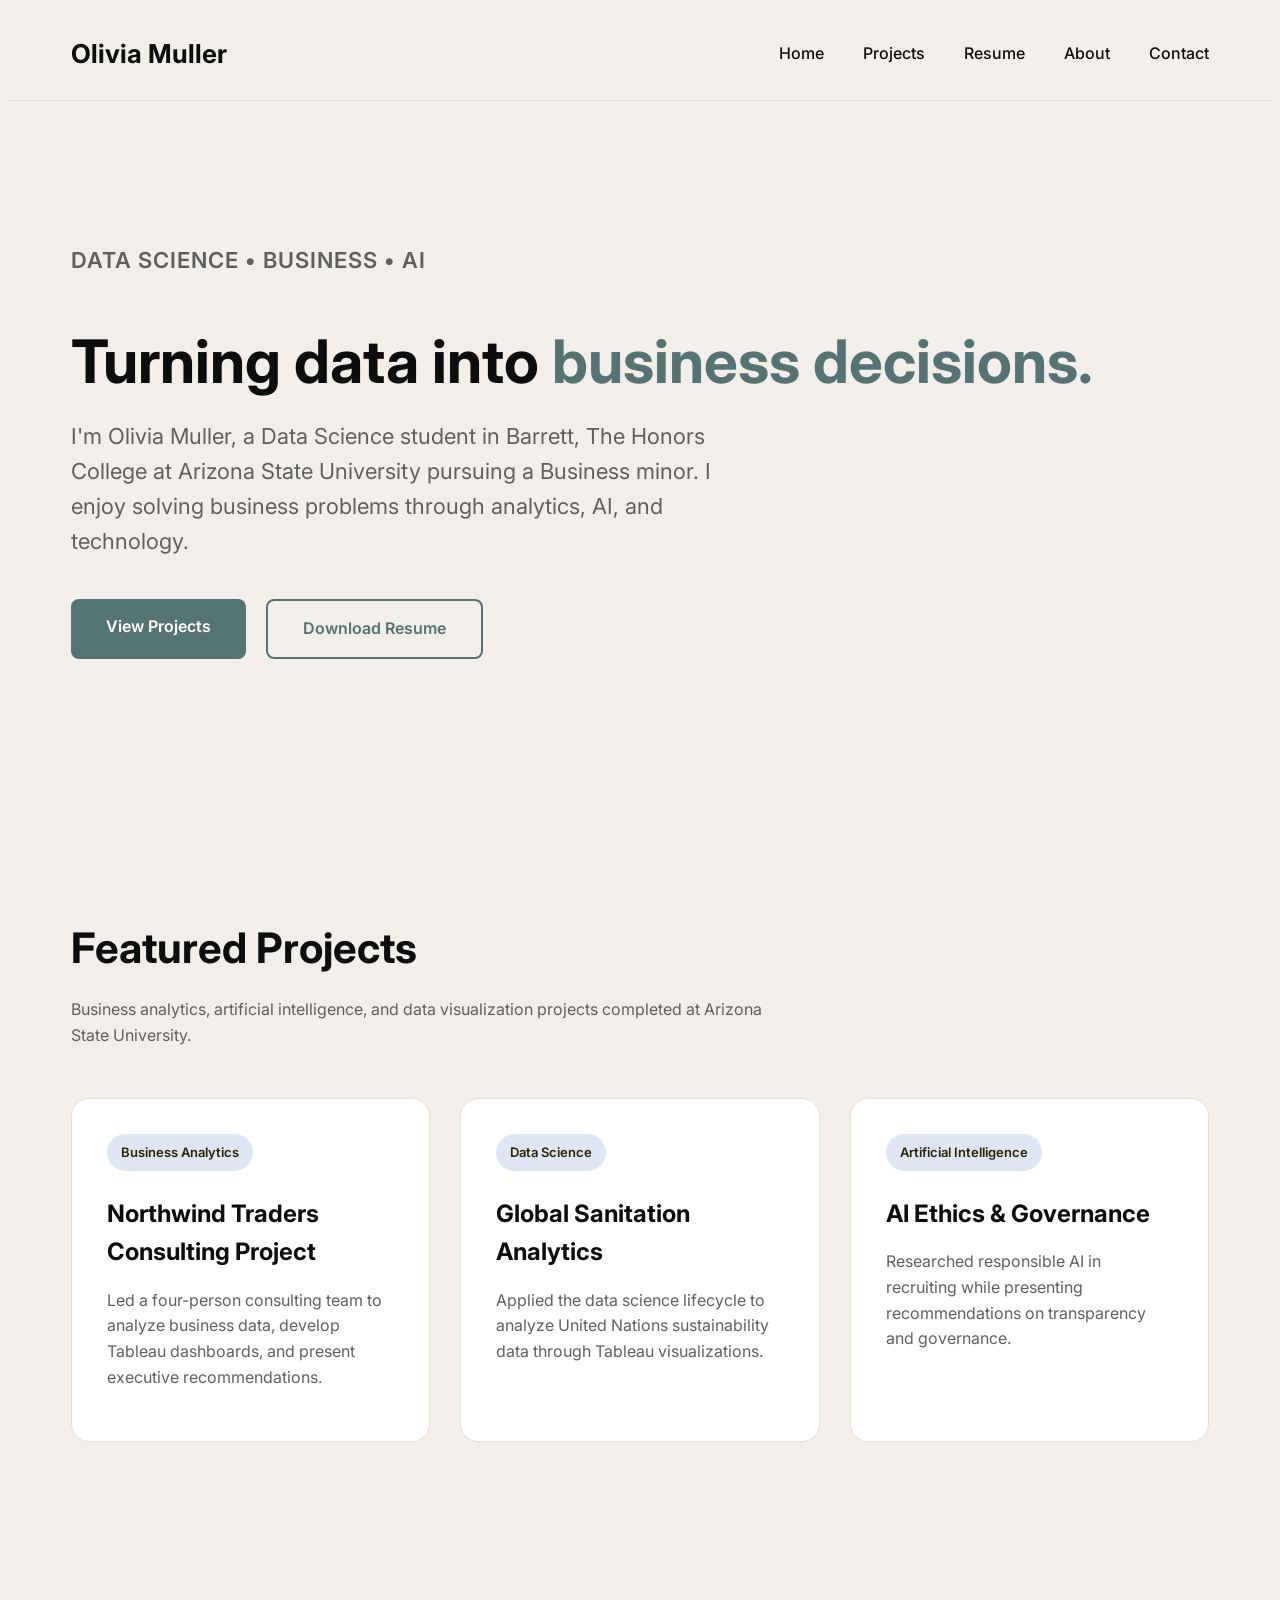
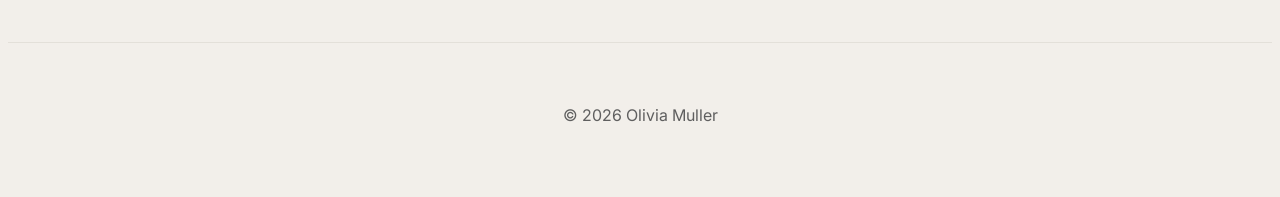
==== index.html @ 31baf855 "Add Global Sanitation Data Analytics case study and link it from home and projects. Co-authored-by: " ====
<!DOCTYPE html>
<html lang="en">

<head>

<meta charset="UTF-8">

<meta name="viewport" content="width=device-width, initial-scale=1.0">

<title>Olivia Muller | Portfolio</title>

<link rel="stylesheet" href="css/styles.css">

<link rel="preconnect" href="https://fonts.googleapis.com">
<link rel="preconnect" href="https://fonts.gstatic.com" crossorigin>

<link href="https://fonts.googleapis.com/css2?family=Inter:wght@300;400;500;600;700&display=swap" rel="stylesheet">

</head>

<body>

<header>
    <div class="container">
        <div class="logo">Olivia Muller</div>

        <nav>
            <a href="index.html">Home</a>
            <a href="projects.html">Projects</a>
            <a href="resume.html">Resume</a>
            <a href="about.html">About</a>
            <a href="contact.html">Contact</a>
        </nav>
    </div>
</header>

<section class="hero">
    <div class="container">

        <p class="eyebrow">
            Data Science • Business • AI
        </p>

        <h1>
            Turning data into
            <span>business decisions.</span>
        </h1>

        <p class="intro">
            I'm Olivia Muller, a Data Science student in Barrett, The Honors College at Arizona State University pursuing a Business minor. I enjoy solving business problems through analytics, AI, and technology.
        </p>

        <div class="buttons">
            <a class="button" href="projects.html">View Projects</a>
            <a class="button secondary" href="resume/Olivia_Muller_Resume_General.pdf" target="_blank">Download Resume</a>
        </div>

    </div>
</section>

<section class="featured-projects">

    <div class="container">

        <h2>Featured Projects</h2>

        <p class="section-subtitle">
            Business analytics, artificial intelligence, and data visualization projects completed at Arizona State University.
        </p>

        <div class="project-grid">

            <a class="featured-card" href="northwind.html">

                <div class="project-top">
                    <span class="project-label">Business Analytics</span>
                </div>

                <h3>Northwind Traders Consulting Project</h3>

                <p>
                    Led a four-person consulting team to analyze business data, develop Tableau dashboards, and present executive recommendations.
                </p>

            </a>

            <a class="featured-card" href="sanitation.html">

                <div class="project-top">
                    <span class="project-label">Data Science</span>
                </div>

                <h3>Global Sanitation Analytics</h3>

                <p>
                    Applied the data science lifecycle to analyze United Nations sustainability data through Tableau visualizations.
                </p>

            </a>

            <a class="featured-card" href="projects.html">

                <div class="project-top">
                    <span class="project-label">Artificial Intelligence</span>
                </div>

                <h3>AI Ethics & Governance</h3>

                <p>
                    Researched responsible AI in recruiting while presenting recommendations on transparency and governance.
                </p>

            </a>

        </div>

    </div>

</section>

<footer>

<div class="container">

© 2026 Olivia Muller

</div>

</footer>

</body>

</html>
---- css/styles.css ----
:root{

    /* Primary Colors */

    --background: #F2EFEA;
    --surface: #FFFFFF;
    --accent-light: #DFE5F3;
    --accent: #557373;
    --accent-dark: #272401;
    --text: #0D0D0D;
    --text-light: #5F5F5F;
    --border: #E3E0D9;

}

body{

font-family:'Inter',sans-serif;

background:var(--background);
color:var(--text);

line-height:1.6;

}

.container{

width:90%;

max-width:1150px;

margin:auto;

}

header{

padding:25px 0;

border-bottom:1px solid var(--border);
background:var(--background);

}

header .container{

display:flex;

justify-content:space-between;

align-items:center;

}

.logo{

font-size:26px;

font-weight:700;

}

nav a{

text-decoration:none;

color:var(--text);

margin-left:35px;

font-weight:500;

transition:.2s;

}

nav a:hover{

color:var(--accent);

}

.hero{

padding:120px 0;

}

.hero h1{

font-size:60px;

line-height:1.1;

margin-bottom:25px;

}

.hero p{

font-size:22px;

max-width:700px;

margin-bottom:40px;

color:var(--text-light);

}

.button{

display:inline-block;

background:var(--accent);
color:white;

padding:15px 35px;

text-decoration:none;

border-radius:8px;

font-weight:600;

}
.button:hover{

    background:var(--accent-dark);

}
.cards{

padding-bottom:100px;

}

.cards .container{

display:grid;

grid-template-columns:repeat(3,1fr);

gap:30px;

}

.card{

padding:35px;

border:1px solid var(--border);
background:var(--surface);

border-radius:12px;
transition: all .25s ease;

}
.card:hover{

    transform:translateY(-6px);

    border-color:var(--accent);

    box-shadow:0 15px 35px rgba(0,0,0,.08);

}

.card h2{

margin-bottom:15px;

}

footer{

padding:60px 0;

text-align:center;

color:var(--text-light);
border-top:1px solid var(--border);
background:var(--background);

margin-top:100px;

}
.eyebrow{
    color:var(--accent);
    font-weight:600;
    letter-spacing:1px;
    text-transform:uppercase;
    margin-bottom:20px;
}

.hero h1 span{

    color:var(--accent);

}

.intro{
    max-width:720px;
}

.buttons{
    display:flex;
    gap:20px;
    margin-top:40px;
}

.secondary{
    background:transparent;
color:var(--accent);
border:2px solid var(--accent);
}

.secondary:hover{
    background:var(--accent);
color:white;
}
.page-header{

    padding:90px 0 40px;

}

.page-header h1{

    font-size:52px;

    margin-bottom:20px;

}

.projects{

    padding-bottom:100px;

}

.project-card{

    background:var(--surface);

    border:1px solid var(--border);

    border-radius:18px;

    padding:35px;

    margin-bottom:35px;

}

.project-class{

    color:var(--accent);

    font-weight:600;

    margin:15px 0;

}

.tags{

    margin:25px 0;

}

.tags span{

    display:inline-block;

    background:var(--accent-light);

    color:var(--text);

    padding:8px 14px;

    margin-right:10px;

    margin-bottom:10px;

    border-radius:999px;

    font-size:14px;

    font-weight:600;

}
.featured-projects{

    padding:100px 0;

}

.featured-projects h2{

    font-size:42px;

    margin-bottom:10px;

}

.section-subtitle{

    color:var(--text-light);

    margin-bottom:50px;

    max-width:700px;

}

.project-grid{

    display:grid;

    grid-template-columns:repeat(auto-fit,minmax(320px,1fr));

    gap:30px;

}

.featured-card{

    background:var(--surface);

    border:1px solid var(--border);

    border-radius:18px;

    padding:35px;

    text-decoration:none;

    color:inherit;

    transition:.25s ease;

}

.featured-card:hover{

    transform:translateY(-8px);

    border-color:var(--accent);

    box-shadow:0 20px 45px rgba(0,0,0,.08);

}

.project-top{

    margin-bottom:20px;

}

.project-label{

    display:inline-block;

    background:var(--accent-light);

    color:var(--accent-dark);

    padding:8px 14px;

    border-radius:999px;

    font-size:13px;

    font-weight:600;

}

.featured-card h3{

    margin-bottom:15px;

    font-size:24px;

}

.featured-card p{

    color:var(--text-light);

}
.resume-buttons{

display:flex;

gap:20px;

flex-wrap:wrap;

margin-bottom:40px;

}

.resume-viewer{

border:1px solid var(--border);

border-radius:18px;

overflow:hidden;

box-shadow:0 15px 35px rgba(0,0,0,.06);

margin-bottom:80px;

}

.about-section{

padding:40px 0 80px;

}

.about-section h2{

font-size:36px;

margin-bottom:20px;

}

.about-section-alt{

padding:80px 0;

background:var(--surface);

border-top:1px solid var(--border);

border-bottom:1px solid var(--border);

}

.about-layout{

display:grid;

grid-template-columns:minmax(0, 2fr) minmax(260px, 1fr);

gap:50px;

align-items:start;

}

.about-main p{

color:var(--text-light);

font-size:18px;

margin-bottom:20px;

max-width:720px;

}

.about-aside{

display:flex;

flex-direction:column;

gap:24px;

}

.about-card{

background:var(--surface);

border:1px solid var(--border);

border-radius:18px;

padding:28px;

}

.about-section-alt .about-card{

background:var(--background);

}

.about-card h3{

margin-bottom:14px;

font-size:18px;

}

.about-card p{

color:var(--text-light);

margin-bottom:8px;

}

.about-card-title{

color:var(--text) !important;

font-weight:600;

}

.about-card a{

color:var(--accent);

text-decoration:none;

font-weight:500;

}

.about-card a:hover{

color:var(--accent-dark);

}

.skills-grid{

display:grid;

grid-template-columns:repeat(auto-fit,minmax(240px,1fr));

gap:30px;

margin-top:10px;

}

.skill-group h3{

font-size:18px;

margin-bottom:10px;

}

.experience-list{

display:flex;

flex-direction:column;

gap:28px;

}

.experience-item{

background:var(--surface);

border:1px solid var(--border);

border-radius:18px;

padding:30px 35px;

}

.experience-item h3{

margin-bottom:12px;

font-size:22px;

}

.experience-item p:last-child{

color:var(--text-light);

}

.contact-intro{

margin-bottom:40px;

}

.contact-grid{

display:grid;

grid-template-columns:repeat(auto-fit,minmax(260px,1fr));

gap:24px;

margin-bottom:20px;

}

.contact-card{

display:block;

text-decoration:none;

color:inherit;

transition:all .25s ease;

}

.contact-card:hover{

transform:translateY(-6px);

border-color:var(--accent);

box-shadow:0 15px 35px rgba(0,0,0,.08);

}

.contact-card h3{

color:var(--accent);

}

@media (max-width: 800px){

.about-layout{

grid-template-columns:1fr;

gap:30px;

}

.hero h1{

font-size:42px;

}

.page-header h1{

font-size:40px;

}

header .container{

flex-direction:column;

align-items:flex-start;

gap:18px;

}

nav a{

margin-left:0;

margin-right:22px;

}

.buttons{

flex-direction:column;

align-items:flex-start;

}

}
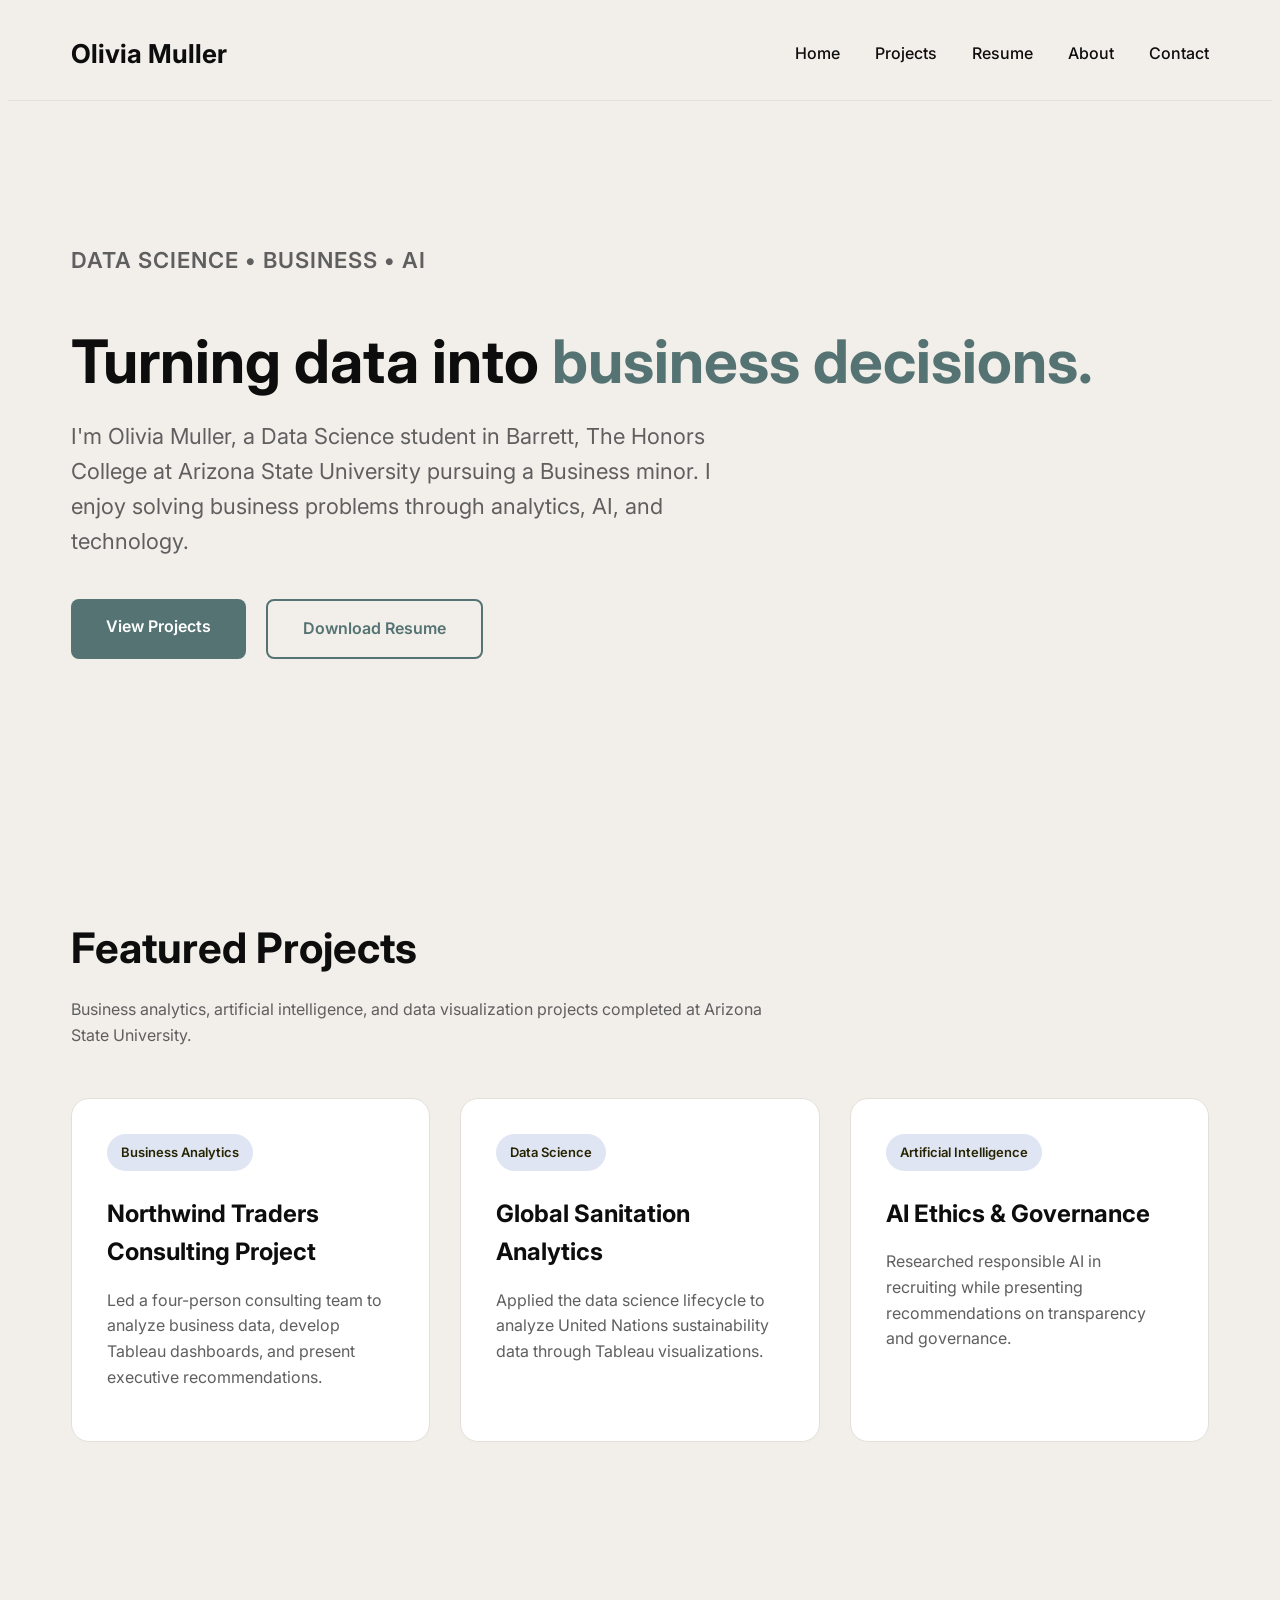
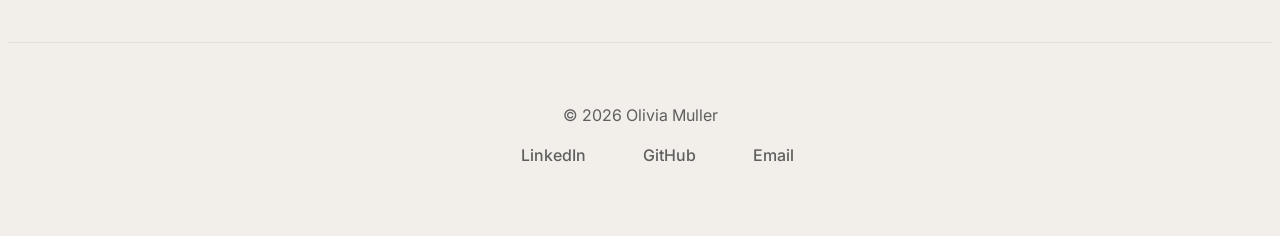
==== commit fc5e1884: "Polish resume links, footer, and production-ready site details. Remove broken resume stubs and place" ====
--- a/index.html
+++ b/index.html
@@ -8,6 +8,10 @@
 <meta name="viewport" content="width=device-width, initial-scale=1.0">
 
 <title>Olivia Muller | Portfolio</title>
+
+<meta name="description" content="Olivia Muller is a Data Science student in Barrett, The Honors College at Arizona State University. Portfolio of analytics, AI, and business technology projects.">
+
+<link rel="icon" href="favicon.svg" type="image/svg+xml">
 
 <link rel="stylesheet" href="css/styles.css">
 
@@ -52,7 +56,7 @@
 
         <div class="buttons">
             <a class="button" href="projects.html">View Projects</a>
-            <a class="button secondary" href="resume/Olivia_Muller_Resume_General.pdf" target="_blank">Download Resume</a>
+            <a class="button secondary" href="resume/Olivia_Muller_Resume_General_Final.pdf" target="_blank">Download Resume</a>
         </div>
 
     </div>
@@ -98,7 +102,7 @@
 
             </a>
 
-            <a class="featured-card" href="projects.html">
+            <a class="featured-card" href="ai-ethics.html">
 
                 <div class="project-top">
                     <span class="project-label">Artificial Intelligence</span>
@@ -122,7 +126,13 @@
 
 <div class="container">
 
-© 2026 Olivia Muller
+<p class="footer-copy">© 2026 Olivia Muller</p>
+
+<nav class="footer-links" aria-label="Social links">
+<a href="https://www.linkedin.com/in/olivia-muller-93a77b318/" target="_blank" rel="noopener">LinkedIn</a>
+<a href="https://github.com/oliviamuller" target="_blank" rel="noopener">GitHub</a>
+<a href="mailto:oliviamuller0912@gmail.com">Email</a>
+</nav>
 
 </div>
 
--- a/css/styles.css
+++ b/css/styles.css
@@ -75,6 +75,18 @@
 
 }
 
+nav{
+
+display:flex;
+
+flex-wrap:wrap;
+
+align-items:center;
+
+row-gap:10px;
+
+}
+
 nav a:hover{
 
 color:var(--accent);
@@ -184,6 +196,42 @@
 background:var(--background);
 
 margin-top:100px;
+
+}
+
+.footer-copy{
+
+margin:0 0 14px;
+
+}
+
+.footer-links{
+
+display:flex;
+
+justify-content:center;
+
+flex-wrap:wrap;
+
+gap:8px 22px;
+
+}
+
+.footer-links a{
+
+color:var(--text-light);
+
+text-decoration:none;
+
+font-weight:500;
+
+transition:.2s;
+
+}
+
+.footer-links a:hover{
+
+color:var(--accent);
 
 }
 .eyebrow{
@@ -668,11 +716,19 @@
 
 }
 
+nav{
+
+width:100%;
+
+gap:10px 18px;
+
+}
+
 nav a{
 
 margin-left:0;
 
-margin-right:22px;
+margin-right:0;
 
 }
 
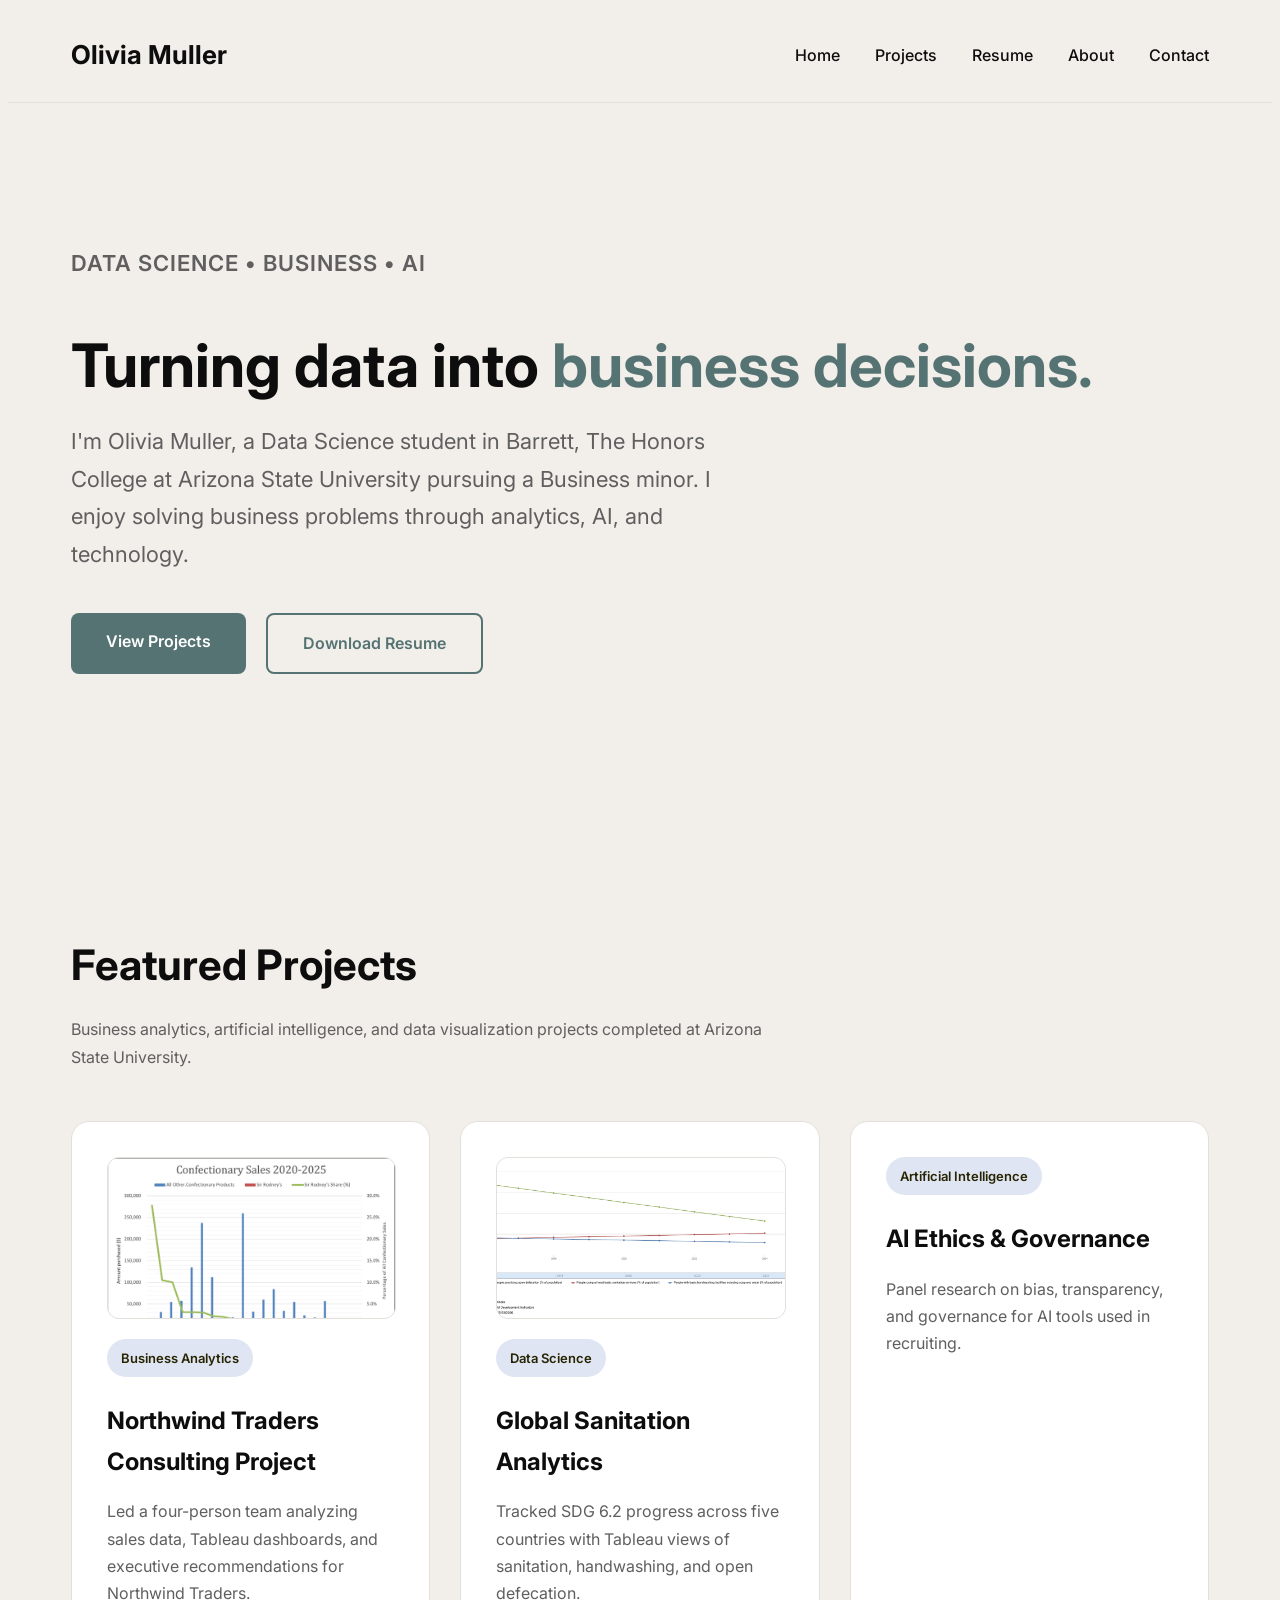
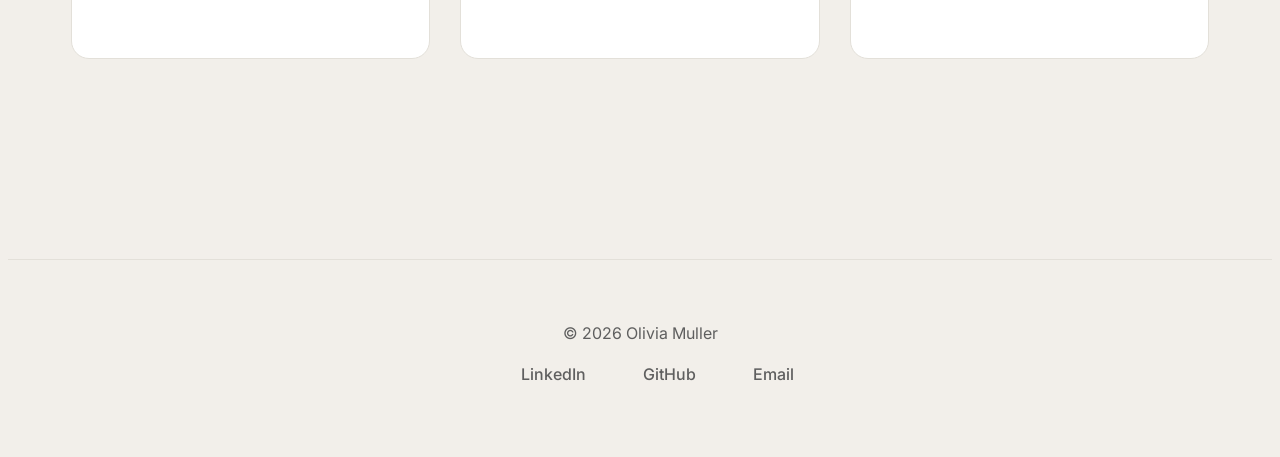
==== commit 0f37e1f4: "Add project charts and tighten case study readability. Extract visuals from Northwind and sanitation" ====
--- a/index.html
+++ b/index.html
@@ -76,6 +76,8 @@
 
             <a class="featured-card" href="northwind.html">
 
+                <img class="featured-thumb" src="images/projects/northwind-confectionary-sales.png" alt="Chart preview: confectionary sales by country for Northwind Traders" width="1400" height="961" loading="lazy">
+
                 <div class="project-top">
                     <span class="project-label">Business Analytics</span>
                 </div>
@@ -83,12 +85,14 @@
                 <h3>Northwind Traders Consulting Project</h3>
 
                 <p>
-                    Led a four-person consulting team to analyze business data, develop Tableau dashboards, and present executive recommendations.
+                    Led a four-person team analyzing sales data, Tableau dashboards, and executive recommendations for Northwind Traders.
                 </p>
 
             </a>
 
             <a class="featured-card" href="sanitation.html">
+
+                <img class="featured-thumb" src="images/projects/sanitation-ethiopia-trends.png" alt="Chart preview: Ethiopia sanitation trends line chart" width="1200" height="576" loading="lazy">
 
                 <div class="project-top">
                     <span class="project-label">Data Science</span>
@@ -97,7 +101,7 @@
                 <h3>Global Sanitation Analytics</h3>
 
                 <p>
-                    Applied the data science lifecycle to analyze United Nations sustainability data through Tableau visualizations.
+                    Tracked SDG 6.2 progress across five countries with Tableau views of sanitation, handwashing, and open defecation.
                 </p>
 
             </a>
@@ -111,7 +115,7 @@
                 <h3>AI Ethics & Governance</h3>
 
                 <p>
-                    Researched responsible AI in recruiting while presenting recommendations on transparency and governance.
+                    Panel research on bias, transparency, and governance for AI tools used in recruiting.
                 </p>
 
             </a>
--- a/css/styles.css
+++ b/css/styles.css
@@ -20,7 +20,7 @@
 background:var(--background);
 color:var(--text);
 
-line-height:1.6;
+line-height:1.7;
 
 }
 
@@ -438,6 +438,177 @@
     color:var(--text-light);
 
 }
+
+.featured-thumb{
+
+    display:block;
+
+    width:100%;
+
+    height:160px;
+
+    object-fit:cover;
+
+    object-position:center top;
+
+    border-radius:12px;
+
+    border:1px solid var(--border);
+
+    margin-bottom:20px;
+
+    background:var(--accent-light);
+
+}
+
+.case-study{
+
+    max-width:820px;
+
+    padding-bottom:40px;
+
+}
+
+.case-study h2{
+
+    font-size:28px;
+
+    margin:48px 0 14px;
+
+    letter-spacing:-0.02em;
+
+}
+
+.case-study h2:first-child{
+
+    margin-top:8px;
+
+}
+
+.case-study > p,
+.case-prose{
+
+    color:var(--text-light);
+
+    font-size:17px;
+
+    max-width:680px;
+
+    margin-bottom:16px;
+
+}
+
+.case-study ul{
+
+    color:var(--text-light);
+
+    font-size:17px;
+
+    padding-left:1.15em;
+
+    margin:8px 0 8px;
+
+    max-width:680px;
+
+}
+
+.case-study li{
+
+    margin-bottom:8px;
+
+}
+
+.case-study li::marker{
+
+    color:var(--accent);
+
+}
+
+.figure{
+
+    margin:28px 0 36px;
+
+}
+
+.figure img{
+
+    display:block;
+
+    width:100%;
+
+    max-width:100%;
+
+    height:auto;
+
+    border-radius:14px;
+
+    border:1px solid var(--border);
+
+    background:var(--surface);
+
+    box-shadow:0 8px 24px rgba(0,0,0,.04);
+
+}
+
+.figure figcaption{
+
+    margin-top:12px;
+
+    font-size:14px;
+
+    line-height:1.5;
+
+    color:var(--text-light);
+
+    max-width:640px;
+
+}
+
+.figure-grid{
+
+    display:grid;
+
+    grid-template-columns:1fr;
+
+    gap:28px;
+
+    margin:28px 0 36px;
+
+}
+
+@media (min-width:720px){
+
+.figure-grid{
+
+    grid-template-columns:1fr 1fr;
+
+}
+
+}
+
+.figure-grid .figure{
+
+    margin:0;
+
+}
+
+.section-label{
+
+    display:block;
+
+    color:var(--accent);
+
+    font-size:13px;
+
+    font-weight:600;
+
+    letter-spacing:0.08em;
+
+    text-transform:uppercase;
+
+    margin-bottom:8px;
+
+}
 .resume-buttons{
 
 display:flex;
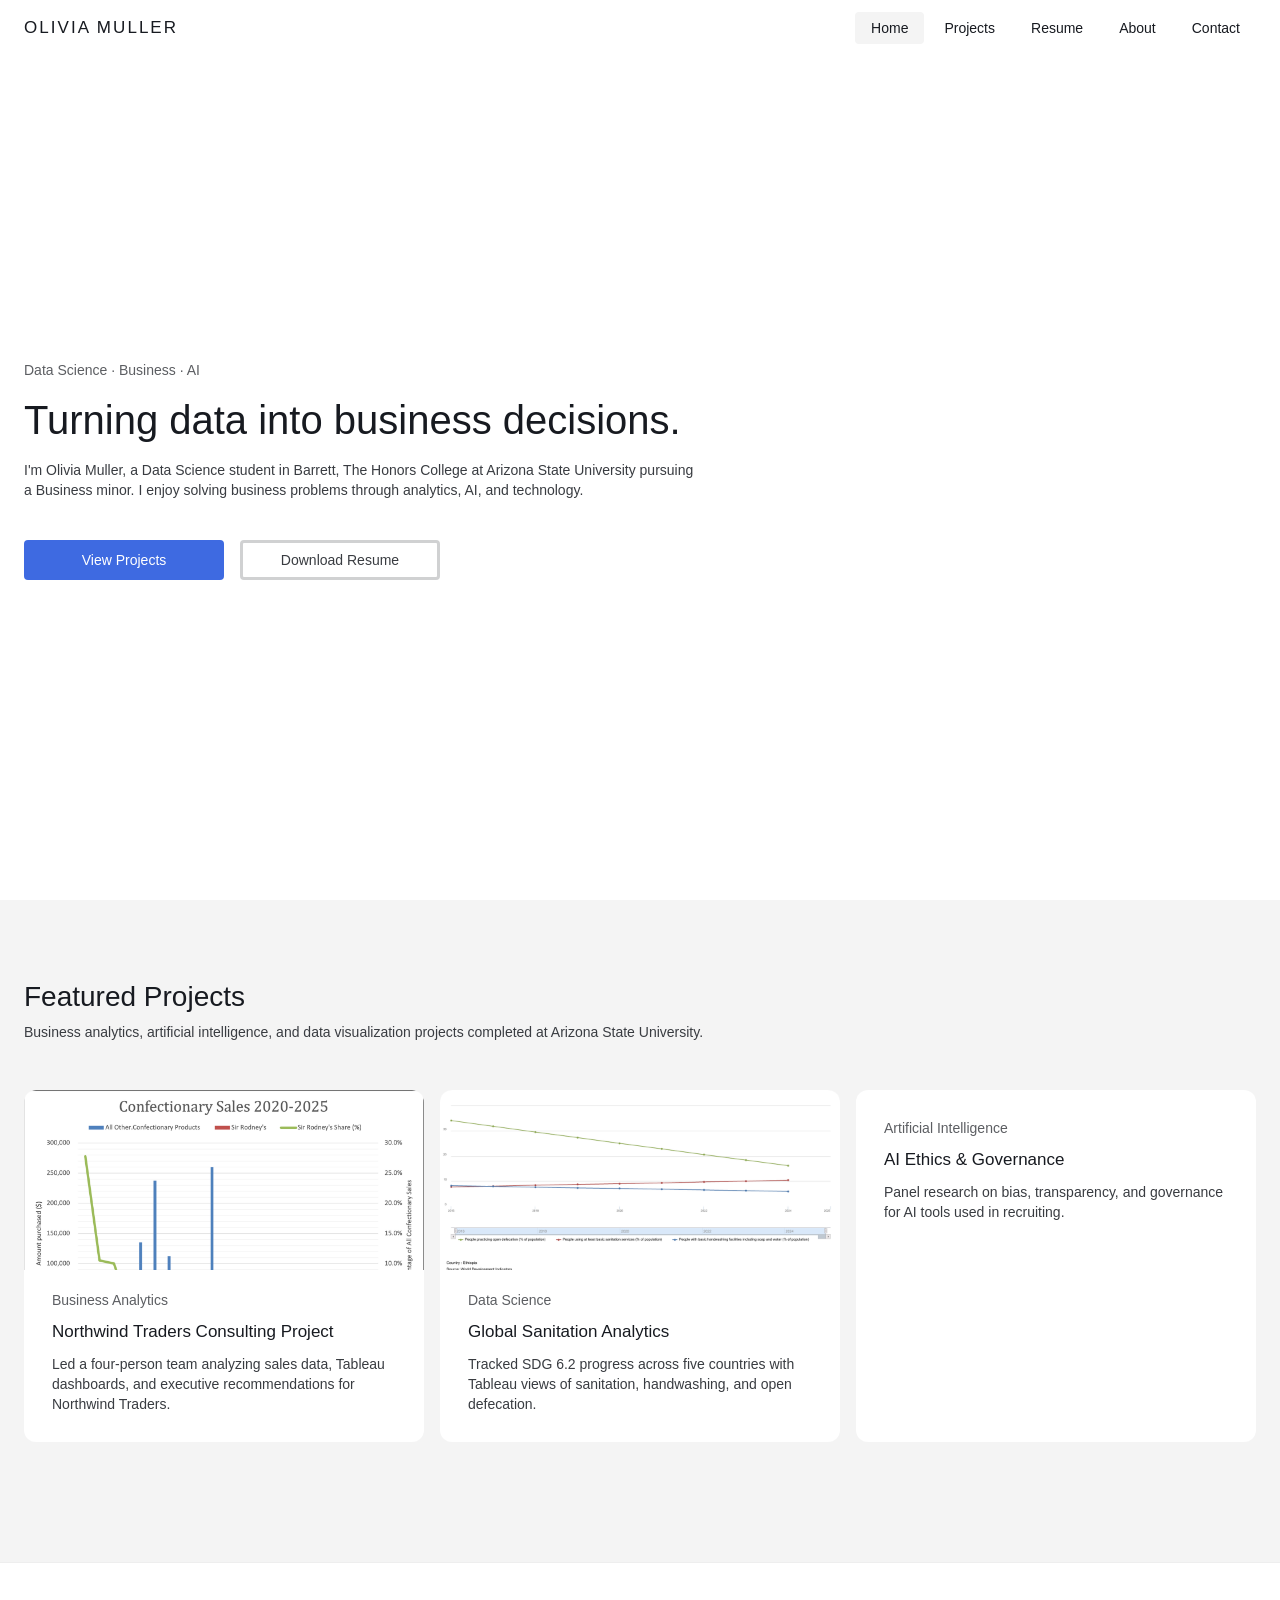
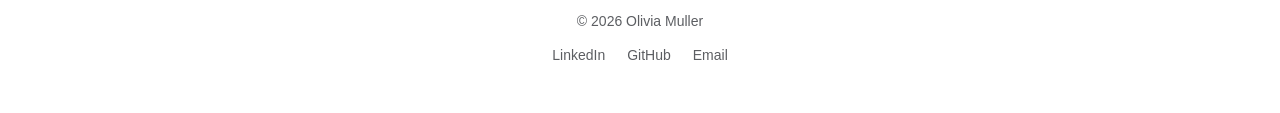
==== commit ae84e56b: "Apply Tesla-inspired design system across the portfolio. Replace cream/Inter styling with Electric B" ====
--- a/index.html
+++ b/index.html
@@ -15,21 +15,18 @@
 
 <link rel="stylesheet" href="css/styles.css">
 
-<link rel="preconnect" href="https://fonts.googleapis.com">
-<link rel="preconnect" href="https://fonts.gstatic.com" crossorigin>
-
-<link href="https://fonts.googleapis.com/css2?family=Inter:wght@300;400;500;600;700&display=swap" rel="stylesheet">
-
 </head>
 
 <body>
 
-<header>
+<header class="site-header">
     <div class="container">
-        <div class="logo">Olivia Muller</div>
+        <a class="logo" href="index.html">Olivia Muller</a>
 
-        <nav>
-            <a href="index.html">Home</a>
+        <button class="nav-toggle" type="button" aria-expanded="false" aria-controls="site-nav">Menu</button>
+
+        <nav class="site-nav" id="site-nav">
+            <a href="index.html" aria-current="page">Home</a>
             <a href="projects.html">Projects</a>
             <a href="resume.html">Resume</a>
             <a href="about.html">About</a>
@@ -42,7 +39,7 @@
     <div class="container">
 
         <p class="eyebrow">
-            Data Science • Business • AI
+            Data Science · Business · AI
         </p>
 
         <h1>
@@ -106,7 +103,7 @@
 
             </a>
 
-            <a class="featured-card" href="ai-ethics.html">
+            <a class="featured-card featured-card--text" href="ai-ethics.html">
 
                 <div class="project-top">
                     <span class="project-label">Artificial Intelligence</span>
@@ -142,6 +139,8 @@
 
 </footer>
 
+<script src="js/script.js"></script>
+
 </body>
 
 </html>
--- a/css/styles.css
+++ b/css/styles.css
@@ -1,914 +1,841 @@
-:root{
-
-    /* Primary Colors */
-
-    --background: #F2EFEA;
-    --surface: #FFFFFF;
-    --accent-light: #DFE5F3;
-    --accent: #557373;
-    --accent-dark: #272401;
-    --text: #0D0D0D;
-    --text-light: #5F5F5F;
-    --border: #E3E0D9;
-
-}
-
-body{
-
-font-family:'Inter',sans-serif;
-
-background:var(--background);
-color:var(--text);
-
-line-height:1.7;
-
-}
-
-.container{
-
-width:90%;
-
-max-width:1150px;
-
-margin:auto;
-
-}
-
-header{
-
-padding:25px 0;
-
-border-bottom:1px solid var(--border);
-background:var(--background);
-
-}
-
-header .container{
-
-display:flex;
-
-justify-content:space-between;
-
-align-items:center;
-
-}
-
-.logo{
-
-font-size:26px;
-
-font-weight:700;
-
-}
-
-nav a{
-
-text-decoration:none;
-
-color:var(--text);
-
-margin-left:35px;
-
-font-weight:500;
-
-transition:.2s;
-
-}
-
-nav{
-
-display:flex;
-
-flex-wrap:wrap;
-
-align-items:center;
-
-row-gap:10px;
-
-}
-
-nav a:hover{
-
-color:var(--accent);
-
-}
-
-.hero{
-
-padding:120px 0;
-
-}
-
-.hero h1{
-
-font-size:60px;
-
-line-height:1.1;
-
-margin-bottom:25px;
-
-}
-
-.hero p{
-
-font-size:22px;
-
-max-width:700px;
-
-margin-bottom:40px;
-
-color:var(--text-light);
-
-}
-
-.button{
-
-display:inline-block;
-
-background:var(--accent);
-color:white;
-
-padding:15px 35px;
-
-text-decoration:none;
-
-border-radius:8px;
-
-font-weight:600;
-
-}
-.button:hover{
-
-    background:var(--accent-dark);
-
-}
-.cards{
-
-padding-bottom:100px;
-
-}
-
-.cards .container{
-
-display:grid;
-
-grid-template-columns:repeat(3,1fr);
-
-gap:30px;
-
-}
-
-.card{
-
-padding:35px;
-
-border:1px solid var(--border);
-background:var(--surface);
-
-border-radius:12px;
-transition: all .25s ease;
-
-}
-.card:hover{
-
-    transform:translateY(-6px);
-
-    border-color:var(--accent);
-
-    box-shadow:0 15px 35px rgba(0,0,0,.08);
-
-}
-
-.card h2{
-
-margin-bottom:15px;
-
-}
-
-footer{
-
-padding:60px 0;
-
-text-align:center;
-
-color:var(--text-light);
-border-top:1px solid var(--border);
-background:var(--background);
-
-margin-top:100px;
-
-}
-
-.footer-copy{
-
-margin:0 0 14px;
-
-}
-
-.footer-links{
-
-display:flex;
-
-justify-content:center;
-
-flex-wrap:wrap;
-
-gap:8px 22px;
-
-}
-
-.footer-links a{
-
-color:var(--text-light);
-
-text-decoration:none;
-
-font-weight:500;
-
-transition:.2s;
-
-}
-
-.footer-links a:hover{
-
-color:var(--accent);
-
-}
-.eyebrow{
-    color:var(--accent);
-    font-weight:600;
-    letter-spacing:1px;
-    text-transform:uppercase;
-    margin-bottom:20px;
-}
-
-.hero h1 span{
-
-    color:var(--accent);
-
-}
-
-.intro{
-    max-width:720px;
-}
-
-.buttons{
-    display:flex;
-    gap:20px;
-    margin-top:40px;
-}
-
-.secondary{
-    background:transparent;
-color:var(--accent);
-border:2px solid var(--accent);
-}
-
-.secondary:hover{
-    background:var(--accent);
-color:white;
-}
-.page-header{
-
-    padding:90px 0 40px;
-
-}
-
-.page-header h1{
-
-    font-size:52px;
-
-    margin-bottom:20px;
-
-}
-
-.projects{
-
-    padding-bottom:100px;
-
-}
-
-.project-card{
-
-    background:var(--surface);
-
-    border:1px solid var(--border);
-
-    border-radius:18px;
-
-    padding:35px;
-
-    margin-bottom:35px;
-
-}
-
-.project-class{
-
-    color:var(--accent);
-
-    font-weight:600;
-
-    margin:15px 0;
-
-}
-
-.tags{
-
-    margin:25px 0;
-
-}
-
-.tags span{
-
-    display:inline-block;
-
-    background:var(--accent-light);
-
-    color:var(--text);
-
-    padding:8px 14px;
-
-    margin-right:10px;
-
-    margin-bottom:10px;
-
-    border-radius:999px;
-
-    font-size:14px;
-
-    font-weight:600;
-
-}
-.featured-projects{
-
-    padding:100px 0;
-
-}
-
-.featured-projects h2{
-
-    font-size:42px;
-
-    margin-bottom:10px;
-
-}
-
-.section-subtitle{
-
-    color:var(--text-light);
-
-    margin-bottom:50px;
-
-    max-width:700px;
-
-}
-
-.project-grid{
-
-    display:grid;
-
-    grid-template-columns:repeat(auto-fit,minmax(320px,1fr));
-
-    gap:30px;
-
-}
-
-.featured-card{
-
-    background:var(--surface);
-
-    border:1px solid var(--border);
-
-    border-radius:18px;
-
-    padding:35px;
-
-    text-decoration:none;
-
-    color:inherit;
-
-    transition:.25s ease;
-
-}
-
-.featured-card:hover{
-
-    transform:translateY(-8px);
-
-    border-color:var(--accent);
-
-    box-shadow:0 20px 45px rgba(0,0,0,.08);
-
-}
-
-.project-top{
-
-    margin-bottom:20px;
-
-}
-
-.project-label{
-
-    display:inline-block;
-
-    background:var(--accent-light);
-
-    color:var(--accent-dark);
-
-    padding:8px 14px;
-
-    border-radius:999px;
-
-    font-size:13px;
-
-    font-weight:600;
-
-}
-
-.featured-card h3{
-
-    margin-bottom:15px;
-
-    font-size:24px;
-
-}
-
-.featured-card p{
-
-    color:var(--text-light);
-
-}
-
-.featured-thumb{
-
-    display:block;
-
-    width:100%;
-
-    height:160px;
-
-    object-fit:cover;
-
-    object-position:center top;
-
-    border-radius:12px;
-
-    border:1px solid var(--border);
-
-    margin-bottom:20px;
-
-    background:var(--accent-light);
-
-}
-
-.case-study{
-
-    max-width:820px;
-
-    padding-bottom:40px;
-
-}
-
-.case-study h2{
-
-    font-size:28px;
-
-    margin:48px 0 14px;
-
-    letter-spacing:-0.02em;
-
-}
-
-.case-study h2:first-child{
-
-    margin-top:8px;
-
+/* Tesla-inspired design system — portfolio adaptation */
+
+:root {
+  --electric-blue: #3E6AE1;
+  --electric-blue-hover: #3457c4;
+  --pure-white: #FFFFFF;
+  --light-ash: #F4F4F4;
+  --carbon-dark: #171A20;
+  --graphite: #393C41;
+  --pewter: #5C5E62;
+  --silver-fog: #8E8E8E;
+  --cloud-gray: #EEEEEE;
+  --pale-silver: #D0D1D2;
+  --frosted: rgba(255, 255, 255, 0.75);
+  --overlay: rgba(128, 128, 128, 0.65);
+
+  --font-display: "Universal Sans Display", -apple-system, BlinkMacSystemFont, "Segoe UI", Arial, sans-serif;
+  --font-text: "Universal Sans Text", -apple-system, BlinkMacSystemFont, "Segoe UI", Arial, sans-serif;
+
+  --ease: cubic-bezier(0.5, 0, 0, 0.75);
+  --duration: 0.33s;
+  --space: 8px;
+  --max-width: 1383px;
+}
+
+*,
+*::before,
+*::after {
+  box-sizing: border-box;
+}
+
+html {
+  scroll-behavior: smooth;
+}
+
+body {
+  margin: 0;
+  font-family: var(--font-text);
+  font-size: 14px;
+  font-weight: 400;
+  line-height: 20px;
+  color: var(--graphite);
+  background: var(--pure-white);
+  -webkit-font-smoothing: antialiased;
+}
+
+img {
+  max-width: 100%;
+  height: auto;
+  display: block;
+}
+
+a {
+  color: var(--pewter);
+  transition: color var(--duration), box-shadow var(--duration) var(--ease);
+}
+
+a:hover {
+  color: var(--carbon-dark);
+}
+
+.container {
+  width: min(100% - 48px, var(--max-width));
+  margin-inline: auto;
+}
+
+/* ——— Header / Nav ——— */
+
+.site-header {
+  position: sticky;
+  top: 0;
+  z-index: 100;
+  background: transparent;
+  transition: background-color var(--duration), backdrop-filter var(--duration);
+}
+
+.site-header.is-scrolled {
+  background: var(--frosted);
+  backdrop-filter: saturate(180%) blur(16px);
+  -webkit-backdrop-filter: saturate(180%) blur(16px);
+}
+
+.site-header .container {
+  display: flex;
+  justify-content: space-between;
+  align-items: center;
+  min-height: 56px;
+  padding: 8px 0;
+  gap: 16px;
+}
+
+.logo {
+  font-family: var(--font-text);
+  font-size: 17px;
+  font-weight: 500;
+  line-height: 20px;
+  color: var(--carbon-dark);
+  text-decoration: none;
+  letter-spacing: 0.12em;
+  text-transform: uppercase;
+  white-space: nowrap;
+}
+
+.logo:hover {
+  color: var(--carbon-dark);
+}
+
+.nav-toggle {
+  display: none;
+  appearance: none;
+  background: transparent;
+  border: 3px solid transparent;
+  border-radius: 4px;
+  padding: 4px 8px;
+  min-height: 32px;
+  cursor: pointer;
+  color: var(--carbon-dark);
+  font-family: var(--font-text);
+  font-size: 14px;
+  font-weight: 500;
+  transition: color var(--duration), background-color var(--duration);
+}
+
+.nav-toggle:hover {
+  background: var(--light-ash);
+}
+
+.site-nav {
+  display: flex;
+  flex-wrap: wrap;
+  align-items: center;
+  gap: 4px;
+}
+
+.site-nav a {
+  display: inline-flex;
+  align-items: center;
+  justify-content: center;
+  min-height: 32px;
+  padding: 4px 16px;
+  border-radius: 4px;
+  text-decoration: none;
+  color: var(--carbon-dark);
+  font-size: 14px;
+  font-weight: 500;
+  line-height: 16.8px;
+  background: transparent;
+  transition: color var(--duration), background-color var(--duration);
+}
+
+.site-nav a:hover,
+.site-nav a[aria-current="page"] {
+  background: var(--light-ash);
+  color: var(--carbon-dark);
+}
+
+/* ——— Typography ——— */
+
+h1, h2, h3, h4 {
+  font-family: var(--font-text);
+  font-weight: 500;
+  color: var(--carbon-dark);
+  letter-spacing: normal;
+  margin: 0 0 16px;
+}
+
+.hero h1,
+.page-header h1 {
+  font-family: var(--font-display);
+  font-size: 40px;
+  font-weight: 500;
+  line-height: 48px;
+}
+
+.hero h1 span {
+  color: var(--carbon-dark);
+}
+
+.featured-projects h2,
+.about-section h2 {
+  font-size: 28px;
+  line-height: 34px;
+  margin-bottom: 8px;
+}
+
+.eyebrow {
+  margin: 0 0 16px;
+  font-size: 14px;
+  font-weight: 500;
+  line-height: 20px;
+  color: var(--pewter);
+}
+
+.section-label {
+  display: block;
+  margin: 0 0 8px;
+  font-size: 14px;
+  font-weight: 500;
+  line-height: 20px;
+  color: var(--pewter);
+}
+
+.section-subtitle,
+.page-header p,
+.intro {
+  color: var(--graphite);
+  font-size: 14px;
+  font-weight: 400;
+  line-height: 20px;
+  max-width: 680px;
+  margin: 0 0 40px;
+}
+
+/* ——— Buttons ——— */
+
+.button {
+  display: inline-flex;
+  align-items: center;
+  justify-content: center;
+  min-height: 40px;
+  min-width: 160px;
+  width: 200px;
+  max-width: 100%;
+  padding: 4px 16px;
+  border: 3px solid transparent;
+  border-radius: 4px;
+  background: var(--electric-blue);
+  color: var(--pure-white);
+  font-family: var(--font-text);
+  font-size: 14px;
+  font-weight: 500;
+  line-height: 16.8px;
+  text-decoration: none;
+  text-align: center;
+  cursor: pointer;
+  box-shadow: rgba(0, 0, 0, 0) 0 0 0 2px inset;
+  transition:
+    border-color var(--duration),
+    background-color var(--duration),
+    color var(--duration),
+    box-shadow 0.25s;
+}
+
+.button:hover {
+  background: var(--electric-blue-hover);
+  color: var(--pure-white);
+}
+
+.button:focus-visible {
+  outline: none;
+  box-shadow: rgba(0, 0, 0, 0.2) 0 0 0 2px inset;
+}
+
+.button.secondary {
+  background: var(--pure-white);
+  color: var(--graphite);
+  border-color: var(--pale-silver);
+  box-shadow: none;
+}
+
+.button.secondary:hover {
+  background: var(--light-ash);
+  color: var(--carbon-dark);
+  border-color: var(--pale-silver);
+}
+
+.buttons {
+  display: flex;
+  flex-wrap: wrap;
+  gap: 16px;
+  margin-top: 40px;
+}
+
+.text-link {
+  color: var(--pewter);
+  font-size: 14px;
+  font-weight: 400;
+  line-height: 20px;
+  text-decoration: none;
+  transition: box-shadow var(--duration) var(--ease), color var(--duration);
+}
+
+.text-link:hover {
+  color: var(--carbon-dark);
+  text-decoration: underline;
+}
+
+/* ——— Hero ——— */
+
+.hero {
+  min-height: calc(100vh - 56px);
+  display: flex;
+  align-items: center;
+  padding: 80px 0 96px;
+  background: var(--pure-white);
+}
+
+.hero .container {
+  animation: hero-rise 0.7s var(--ease) both;
+}
+
+@keyframes hero-rise {
+  from {
+    opacity: 0;
+    transform: translateY(12px);
+  }
+  to {
+    opacity: 1;
+    transform: translateY(0);
+  }
+}
+
+@media (prefers-reduced-motion: reduce) {
+  .hero .container {
+    animation: none;
+  }
+
+  html {
+    scroll-behavior: auto;
+  }
+}
+
+/* ——— Page header ——— */
+
+.page-header {
+  padding: 72px 0 40px;
+  background: var(--pure-white);
+}
+
+.page-header h1 {
+  margin-bottom: 16px;
+}
+
+/* ——— Featured / project cards ——— */
+
+.featured-projects {
+  padding: 80px 0 120px;
+  background: var(--light-ash);
+}
+
+.featured-projects .section-subtitle {
+  margin-bottom: 48px;
+}
+
+.project-grid {
+  display: grid;
+  grid-template-columns: repeat(3, 1fr);
+  gap: 16px;
+}
+
+.featured-card {
+  display: block;
+  text-decoration: none;
+  color: inherit;
+  background: var(--pure-white);
+  border-radius: 12px;
+  overflow: hidden;
+  padding: 0 0 28px;
+  transition: background-color var(--duration);
+}
+
+.featured-card--text .project-top {
+  padding-top: 28px;
+}
+
+.featured-card:hover {
+  background: var(--pure-white);
+  color: inherit;
+}
+
+.featured-thumb {
+  width: 100%;
+  height: 180px;
+  object-fit: cover;
+  object-position: center top;
+  border-radius: 12px 12px 0 0;
+  background: var(--cloud-gray);
+  margin-bottom: 20px;
+}
+
+.project-card .featured-thumb {
+  border-radius: 12px;
+  margin-bottom: 24px;
+  height: 200px;
+}
+
+.project-top {
+  padding: 0 28px;
+  margin-bottom: 12px;
+}
+
+.featured-card h3,
+.project-card h2 {
+  padding: 0 28px;
+  font-size: 17px;
+  font-weight: 500;
+  line-height: 20px;
+  margin-bottom: 12px;
+}
+
+.featured-card p,
+.project-card > p {
+  padding: 0 28px;
+  color: var(--graphite);
+  margin: 0;
+}
+
+.project-label,
+.project-class {
+  display: inline-block;
+  margin: 0;
+  padding: 0;
+  font-size: 14px;
+  font-weight: 500;
+  line-height: 20px;
+  color: var(--pewter);
+  background: none;
+  border-radius: 0;
+}
+
+.project-class {
+  margin: 8px 0 16px;
+  padding: 0 28px;
+}
+
+.project-card .project-class {
+  padding: 0;
+}
+
+/* ——— Projects list ——— */
+
+.projects {
+  padding-bottom: 100px;
+}
+
+.project-card {
+  background: var(--pure-white);
+  padding: 40px 0;
+  margin-bottom: 0;
+  border-bottom: 1px solid var(--cloud-gray);
+}
+
+.project-card:last-child {
+  border-bottom: none;
+}
+
+.project-card h2 {
+  padding: 0;
+  font-size: 22px;
+  line-height: 28px;
+  margin-bottom: 8px;
+}
+
+.project-card .button {
+  margin-top: 24px;
+}
+
+/* ——— Tags ——— */
+
+.tags {
+  margin: 24px 0;
+  display: flex;
+  flex-wrap: wrap;
+  gap: 8px;
+}
+
+.tags span {
+  display: inline-block;
+  background: var(--light-ash);
+  color: var(--graphite);
+  padding: 8px 12px;
+  border-radius: 4px;
+  font-size: 14px;
+  font-weight: 400;
+  line-height: 16.8px;
+}
+
+/* ——— Case study ——— */
+
+.case-study {
+  max-width: 820px;
+  padding-bottom: 80px;
+}
+
+.case-study h2 {
+  font-size: 22px;
+  line-height: 28px;
+  margin: 48px 0 14px;
+}
+
+.case-study h2:first-child {
+  margin-top: 8px;
 }
 
 .case-study > p,
-.case-prose{
-
-    color:var(--text-light);
-
-    font-size:17px;
-
-    max-width:680px;
-
-    margin-bottom:16px;
-
-}
-
-.case-study ul{
-
-    color:var(--text-light);
-
-    font-size:17px;
-
-    padding-left:1.15em;
-
-    margin:8px 0 8px;
-
-    max-width:680px;
-
-}
-
-.case-study li{
-
-    margin-bottom:8px;
-
-}
-
-.case-study li::marker{
-
-    color:var(--accent);
-
-}
-
-.figure{
-
-    margin:28px 0 36px;
-
-}
-
-.figure img{
-
-    display:block;
-
-    width:100%;
-
-    max-width:100%;
-
-    height:auto;
-
-    border-radius:14px;
-
-    border:1px solid var(--border);
-
-    background:var(--surface);
-
-    box-shadow:0 8px 24px rgba(0,0,0,.04);
-
-}
-
-.figure figcaption{
-
-    margin-top:12px;
-
-    font-size:14px;
-
-    line-height:1.5;
-
-    color:var(--text-light);
-
-    max-width:640px;
-
-}
-
-.figure-grid{
-
-    display:grid;
-
-    grid-template-columns:1fr;
-
-    gap:28px;
-
-    margin:28px 0 36px;
-
-}
-
-@media (min-width:720px){
-
-.figure-grid{
-
-    grid-template-columns:1fr 1fr;
-
-}
-
-}
-
-.figure-grid .figure{
-
-    margin:0;
-
-}
-
-.section-label{
-
-    display:block;
-
-    color:var(--accent);
-
-    font-size:13px;
-
-    font-weight:600;
-
-    letter-spacing:0.08em;
-
-    text-transform:uppercase;
-
-    margin-bottom:8px;
-
-}
-.resume-buttons{
-
-display:flex;
-
-gap:20px;
-
-flex-wrap:wrap;
-
-margin-bottom:40px;
-
-}
-
-.resume-viewer{
-
-border:1px solid var(--border);
-
-border-radius:18px;
-
-overflow:hidden;
-
-box-shadow:0 15px 35px rgba(0,0,0,.06);
-
-margin-bottom:80px;
-
-}
-
-.about-section{
-
-padding:40px 0 80px;
-
-}
-
-.about-section h2{
-
-font-size:36px;
-
-margin-bottom:20px;
-
-}
-
-.about-section-alt{
-
-padding:80px 0;
-
-background:var(--surface);
-
-border-top:1px solid var(--border);
-
-border-bottom:1px solid var(--border);
-
-}
-
-.about-layout{
-
-display:grid;
-
-grid-template-columns:minmax(0, 2fr) minmax(260px, 1fr);
-
-gap:50px;
-
-align-items:start;
-
-}
-
-.about-main p{
-
-color:var(--text-light);
-
-font-size:18px;
-
-margin-bottom:20px;
-
-max-width:720px;
-
-}
-
-.about-aside{
-
-display:flex;
-
-flex-direction:column;
-
-gap:24px;
-
-}
-
-.about-card{
-
-background:var(--surface);
-
-border:1px solid var(--border);
-
-border-radius:18px;
-
-padding:28px;
-
-}
-
-.about-section-alt .about-card{
-
-background:var(--background);
-
-}
-
-.about-card h3{
-
-margin-bottom:14px;
-
-font-size:18px;
-
-}
-
-.about-card p{
-
-color:var(--text-light);
-
-margin-bottom:8px;
-
-}
-
-.about-card-title{
-
-color:var(--text) !important;
-
-font-weight:600;
-
-}
-
-.about-card a{
-
-color:var(--accent);
-
-text-decoration:none;
-
-font-weight:500;
-
-}
-
-.about-card a:hover{
-
-color:var(--accent-dark);
-
-}
-
-.skills-grid{
-
-display:grid;
-
-grid-template-columns:repeat(auto-fit,minmax(240px,1fr));
-
-gap:30px;
-
-margin-top:10px;
-
-}
-
-.skill-group h3{
-
-font-size:18px;
-
-margin-bottom:10px;
-
-}
-
-.experience-list{
-
-display:flex;
-
-flex-direction:column;
-
-gap:28px;
-
-}
-
-.experience-item{
-
-background:var(--surface);
-
-border:1px solid var(--border);
-
-border-radius:18px;
-
-padding:30px 35px;
-
-}
-
-.experience-item h3{
-
-margin-bottom:12px;
-
-font-size:22px;
-
-}
-
-.experience-item p:last-child{
-
-color:var(--text-light);
-
-}
-
-.contact-intro{
-
-margin-bottom:40px;
-
-}
-
-.contact-grid{
-
-display:grid;
-
-grid-template-columns:repeat(auto-fit,minmax(260px,1fr));
-
-gap:24px;
-
-margin-bottom:20px;
-
-}
-
-.contact-card{
-
-display:block;
-
-text-decoration:none;
-
-color:inherit;
-
-transition:all .25s ease;
-
-}
-
-.contact-card:hover{
-
-transform:translateY(-6px);
-
-border-color:var(--accent);
-
-box-shadow:0 15px 35px rgba(0,0,0,.08);
-
-}
-
-.contact-card h3{
-
-color:var(--accent);
-
-}
-
-@media (max-width: 800px){
-
-.about-layout{
-
-grid-template-columns:1fr;
-
-gap:30px;
-
-}
-
-.hero h1{
-
-font-size:42px;
-
-}
-
-.page-header h1{
-
-font-size:40px;
-
-}
-
-header .container{
-
-flex-direction:column;
-
-align-items:flex-start;
-
-gap:18px;
-
-}
-
-nav{
-
-width:100%;
-
-gap:10px 18px;
-
-}
-
-nav a{
-
-margin-left:0;
-
-margin-right:0;
-
-}
-
-.buttons{
-
-flex-direction:column;
-
-align-items:flex-start;
-
-}
-
-}
+.case-prose {
+  color: var(--graphite);
+  font-size: 14px;
+  line-height: 20px;
+  max-width: 680px;
+  margin-bottom: 16px;
+}
+
+.case-study ul {
+  color: var(--graphite);
+  font-size: 14px;
+  line-height: 20px;
+  padding-left: 1.15em;
+  margin: 8px 0;
+  max-width: 680px;
+}
+
+.case-study li {
+  margin-bottom: 8px;
+}
+
+.case-study li::marker {
+  color: var(--pewter);
+}
+
+.figure {
+  margin: 28px 0 36px;
+}
+
+.figure img {
+  width: 100%;
+  border-radius: 12px;
+  background: var(--light-ash);
+}
+
+.figure figcaption {
+  margin-top: 12px;
+  font-size: 14px;
+  line-height: 20px;
+  color: var(--pewter);
+  max-width: 640px;
+}
+
+.figure-grid {
+  display: grid;
+  grid-template-columns: 1fr;
+  gap: 16px;
+  margin: 28px 0 36px;
+}
+
+@media (min-width: 720px) {
+  .figure-grid {
+    grid-template-columns: 1fr 1fr;
+  }
+}
+
+.figure-grid .figure {
+  margin: 0;
+}
+
+/* ——— About ——— */
+
+.about-section {
+  padding: 40px 0 80px;
+}
+
+.about-section-alt {
+  padding: 80px 0;
+  background: var(--light-ash);
+}
+
+.about-layout {
+  display: grid;
+  grid-template-columns: minmax(0, 2fr) minmax(260px, 1fr);
+  gap: 48px;
+  align-items: start;
+}
+
+.about-main p {
+  color: var(--graphite);
+  font-size: 14px;
+  line-height: 20px;
+  margin-bottom: 16px;
+  max-width: 720px;
+}
+
+.about-aside {
+  display: flex;
+  flex-direction: column;
+  gap: 16px;
+}
+
+.about-card {
+  background: var(--light-ash);
+  border-radius: 12px;
+  padding: 28px;
+}
+
+.about-section-alt .about-card {
+  background: var(--pure-white);
+}
+
+.about-card h3 {
+  margin-bottom: 14px;
+  font-size: 17px;
+  line-height: 20px;
+}
+
+.about-card p {
+  color: var(--graphite);
+  margin: 0 0 8px;
+}
+
+.about-card-title {
+  color: var(--carbon-dark) !important;
+  font-weight: 500;
+}
+
+.about-card a {
+  color: var(--pewter);
+  text-decoration: none;
+  font-weight: 400;
+}
+
+.about-card a:hover {
+  color: var(--carbon-dark);
+  text-decoration: underline;
+}
+
+.skills-grid {
+  display: grid;
+  grid-template-columns: repeat(auto-fit, minmax(240px, 1fr));
+  gap: 32px;
+  margin-top: 10px;
+}
+
+.skill-group h3 {
+  font-size: 17px;
+  line-height: 20px;
+  margin-bottom: 12px;
+}
+
+.experience-list {
+  display: flex;
+  flex-direction: column;
+  gap: 16px;
+}
+
+.experience-item {
+  background: var(--pure-white);
+  border-radius: 12px;
+  padding: 28px 32px;
+}
+
+.about-section:not(.about-section-alt) .experience-item {
+  background: var(--light-ash);
+}
+
+.experience-item .project-class {
+  padding: 0;
+  margin: 0 0 8px;
+}
+
+.experience-item h3 {
+  margin-bottom: 12px;
+  font-size: 17px;
+  line-height: 20px;
+}
+
+.experience-item p:last-child {
+  color: var(--graphite);
+  margin: 0;
+}
+
+/* ——— Contact ——— */
+
+.contact-intro {
+  margin-bottom: 40px;
+}
+
+.contact-grid {
+  display: grid;
+  grid-template-columns: repeat(auto-fit, minmax(260px, 1fr));
+  gap: 16px;
+  margin-bottom: 32px;
+}
+
+.contact-card {
+  display: block;
+  text-decoration: none;
+  color: inherit;
+  transition: background-color var(--duration);
+}
+
+.contact-card:hover {
+  background: var(--cloud-gray);
+  color: inherit;
+}
+
+.contact-card h3 {
+  color: var(--carbon-dark);
+  font-size: 17px;
+}
+
+/* ——— Resume ——— */
+
+.resume-buttons {
+  display: flex;
+  gap: 16px;
+  flex-wrap: wrap;
+  margin-bottom: 32px;
+}
+
+.resume-viewer {
+  border: 1px solid var(--cloud-gray);
+  border-radius: 12px;
+  overflow: hidden;
+  margin-bottom: 80px;
+  background: var(--light-ash);
+}
+
+.resume-viewer iframe {
+  display: block;
+  border: 0;
+}
+
+/* ——— Footer ——— */
+
+footer {
+  padding: 48px 0;
+  text-align: center;
+  color: var(--pewter);
+  background: var(--pure-white);
+  border-top: 1px solid var(--cloud-gray);
+  margin-top: 0;
+}
+
+.footer-copy {
+  margin: 0 0 14px;
+  font-size: 14px;
+  font-weight: 400;
+}
+
+.footer-links {
+  display: flex;
+  justify-content: center;
+  flex-wrap: wrap;
+  gap: 8px 22px;
+}
+
+.footer-links a {
+  color: var(--pewter);
+  text-decoration: none;
+  font-weight: 400;
+  font-size: 14px;
+  transition: color var(--duration);
+}
+
+.footer-links a:hover {
+  color: var(--carbon-dark);
+  text-decoration: underline;
+}
+
+/* ——— Responsive ——— */
+
+@media (max-width: 1024px) {
+  .project-grid {
+    grid-template-columns: repeat(2, 1fr);
+  }
+}
+
+@media (max-width: 768px) {
+  .container {
+    width: min(100% - 32px, var(--max-width));
+  }
+
+  .nav-toggle {
+    display: inline-flex;
+    align-items: center;
+  }
+
+  .site-nav {
+    display: none;
+    width: 100%;
+    flex-direction: column;
+    align-items: stretch;
+    padding-bottom: 12px;
+  }
+
+  .site-header.is-open .site-nav {
+    display: flex;
+  }
+
+  .site-header .container {
+    flex-wrap: wrap;
+  }
+
+  .site-nav a {
+    justify-content: flex-start;
+    min-height: 40px;
+  }
+
+  .hero {
+    min-height: auto;
+    padding: 64px 0 72px;
+  }
+
+  .hero h1,
+  .page-header h1 {
+    font-size: 28px;
+    line-height: 34px;
+  }
+
+  .page-header {
+    padding: 48px 0 32px;
+  }
+
+  .project-grid {
+    grid-template-columns: 1fr;
+  }
+
+  .about-layout {
+    grid-template-columns: 1fr;
+    gap: 24px;
+  }
+
+  .buttons {
+    flex-direction: column;
+    align-items: stretch;
+  }
+
+  .button {
+    width: 100%;
+  }
+
+  .featured-card h3,
+  .featured-card p,
+  .project-top {
+    padding-left: 20px;
+    padding-right: 20px;
+  }
+
+  .featured-projects {
+    padding: 64px 0 80px;
+  }
+}
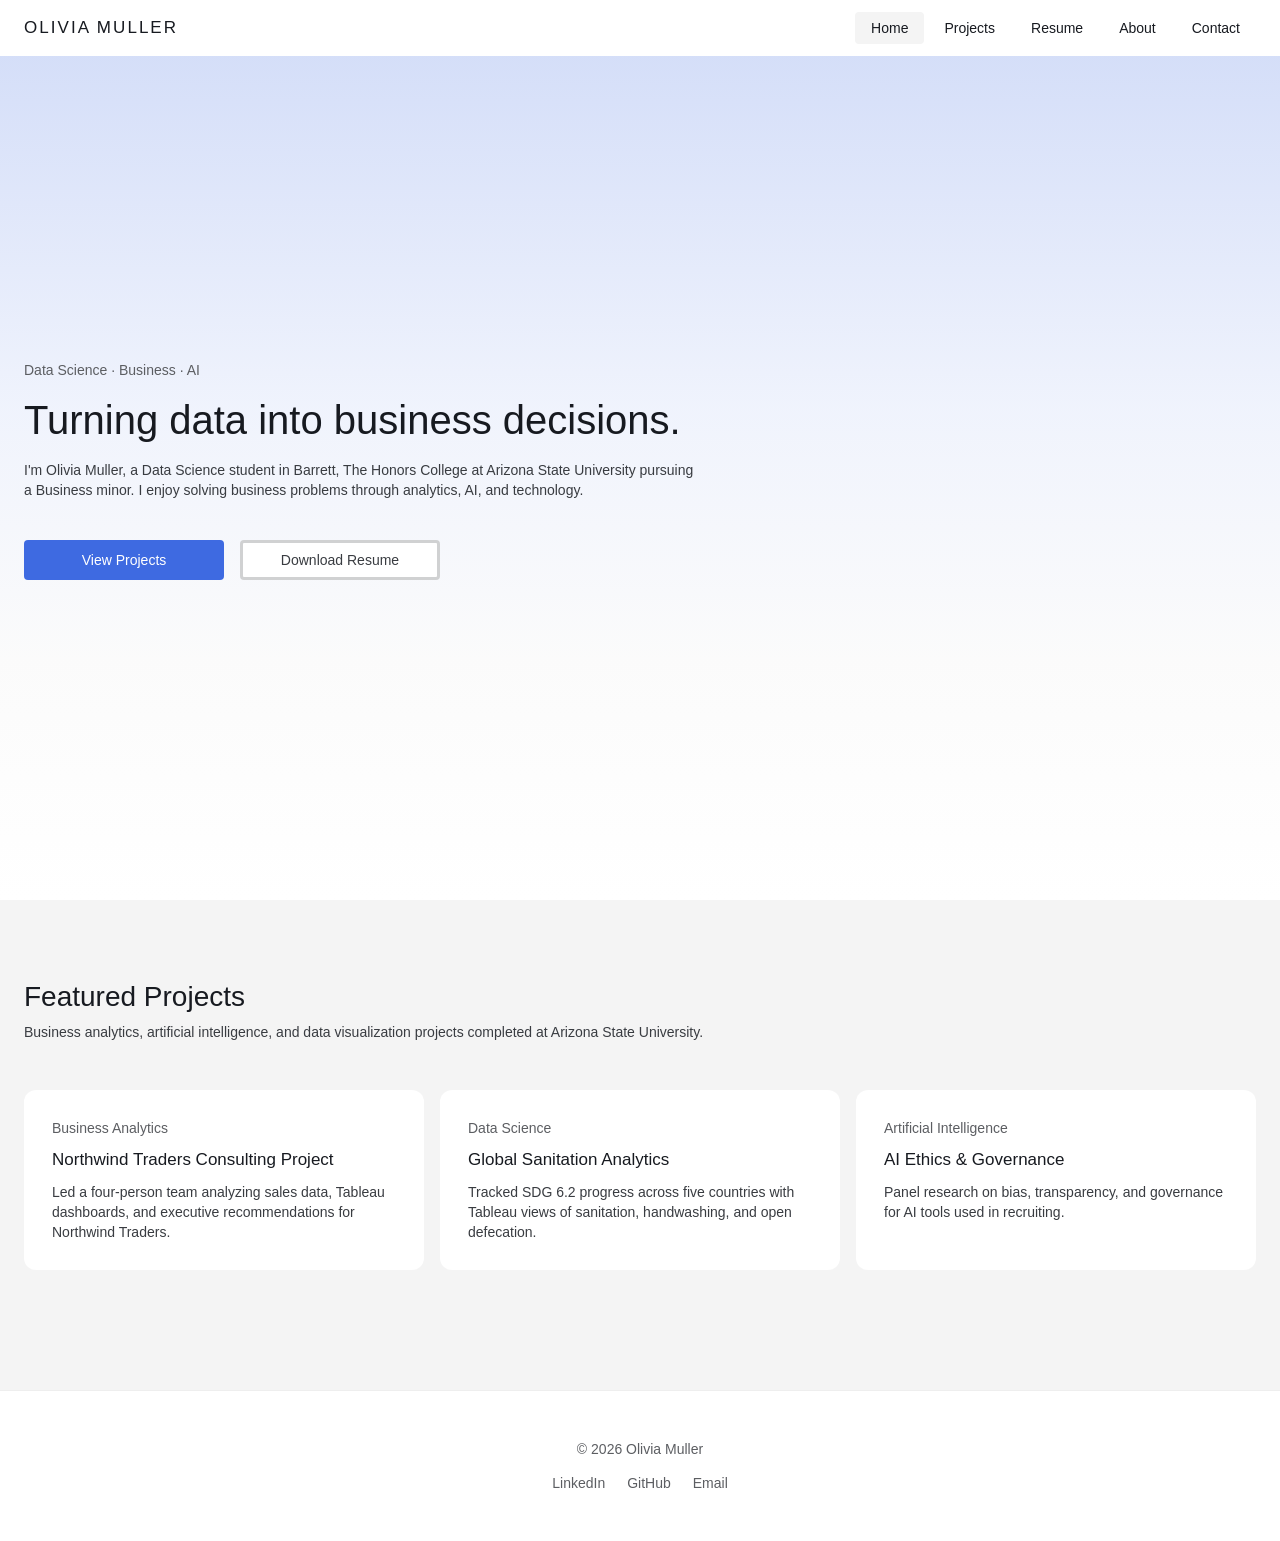
==== commit f0cee105: "Add soft blue ombre accents and simplify project listing cards. Soft Electric Blue fade on the homep" ====
--- a/index.html
+++ b/index.html
@@ -73,8 +73,6 @@
 
             <a class="featured-card" href="northwind.html">
 
-                <img class="featured-thumb" src="images/projects/northwind-confectionary-sales.png" alt="Chart preview: confectionary sales by country for Northwind Traders" width="1400" height="961" loading="lazy">
-
                 <div class="project-top">
                     <span class="project-label">Business Analytics</span>
                 </div>
@@ -89,8 +87,6 @@
 
             <a class="featured-card" href="sanitation.html">
 
-                <img class="featured-thumb" src="images/projects/sanitation-ethiopia-trends.png" alt="Chart preview: Ethiopia sanitation trends line chart" width="1200" height="576" loading="lazy">
-
                 <div class="project-top">
                     <span class="project-label">Data Science</span>
                 </div>
@@ -103,7 +99,7 @@
 
             </a>
 
-            <a class="featured-card featured-card--text" href="ai-ethics.html">
+            <a class="featured-card" href="ai-ethics.html">
 
                 <div class="project-top">
                     <span class="project-label">Artificial Intelligence</span>
--- a/css/styles.css
+++ b/css/styles.css
@@ -21,6 +21,21 @@
   --duration: 0.33s;
   --space: 8px;
   --max-width: 1383px;
+
+  /* Soft Electric Blue ombre — portfolio accent (not Tesla-strict) */
+  --ombre-blue: linear-gradient(
+    180deg,
+    rgba(62, 106, 225, 0.22) 0%,
+    rgba(62, 106, 225, 0.08) 42%,
+    rgba(244, 244, 244, 0.35) 72%,
+    var(--pure-white) 100%
+  );
+  --ombre-blue-card: linear-gradient(
+    180deg,
+    rgba(62, 106, 225, 0.16) 0%,
+    rgba(62, 106, 225, 0.05) 48%,
+    var(--light-ash) 100%
+  );
 }
 
 *,
@@ -292,7 +307,7 @@
   display: flex;
   align-items: center;
   padding: 80px 0 96px;
-  background: var(--pure-white);
+  background: var(--ombre-blue);
 }
 
 .hero .container {
@@ -359,7 +374,7 @@
   transition: background-color var(--duration);
 }
 
-.featured-card--text .project-top {
+.featured-card .project-top {
   padding-top: 28px;
 }
 
@@ -528,6 +543,21 @@
   background: var(--light-ash);
 }
 
+.figure--logo {
+  text-align: center;
+}
+
+.figure--logo img {
+  width: 140px;
+  max-width: 100%;
+  margin-inline: auto;
+  background: transparent;
+}
+
+.figure--logo figcaption {
+  margin-inline: auto;
+}
+
 .figure figcaption {
   margin-top: 12px;
   font-size: 14px;
@@ -586,7 +616,7 @@
 }
 
 .about-card {
-  background: var(--light-ash);
+  background: var(--ombre-blue-card);
   border-radius: 12px;
   padding: 28px;
 }
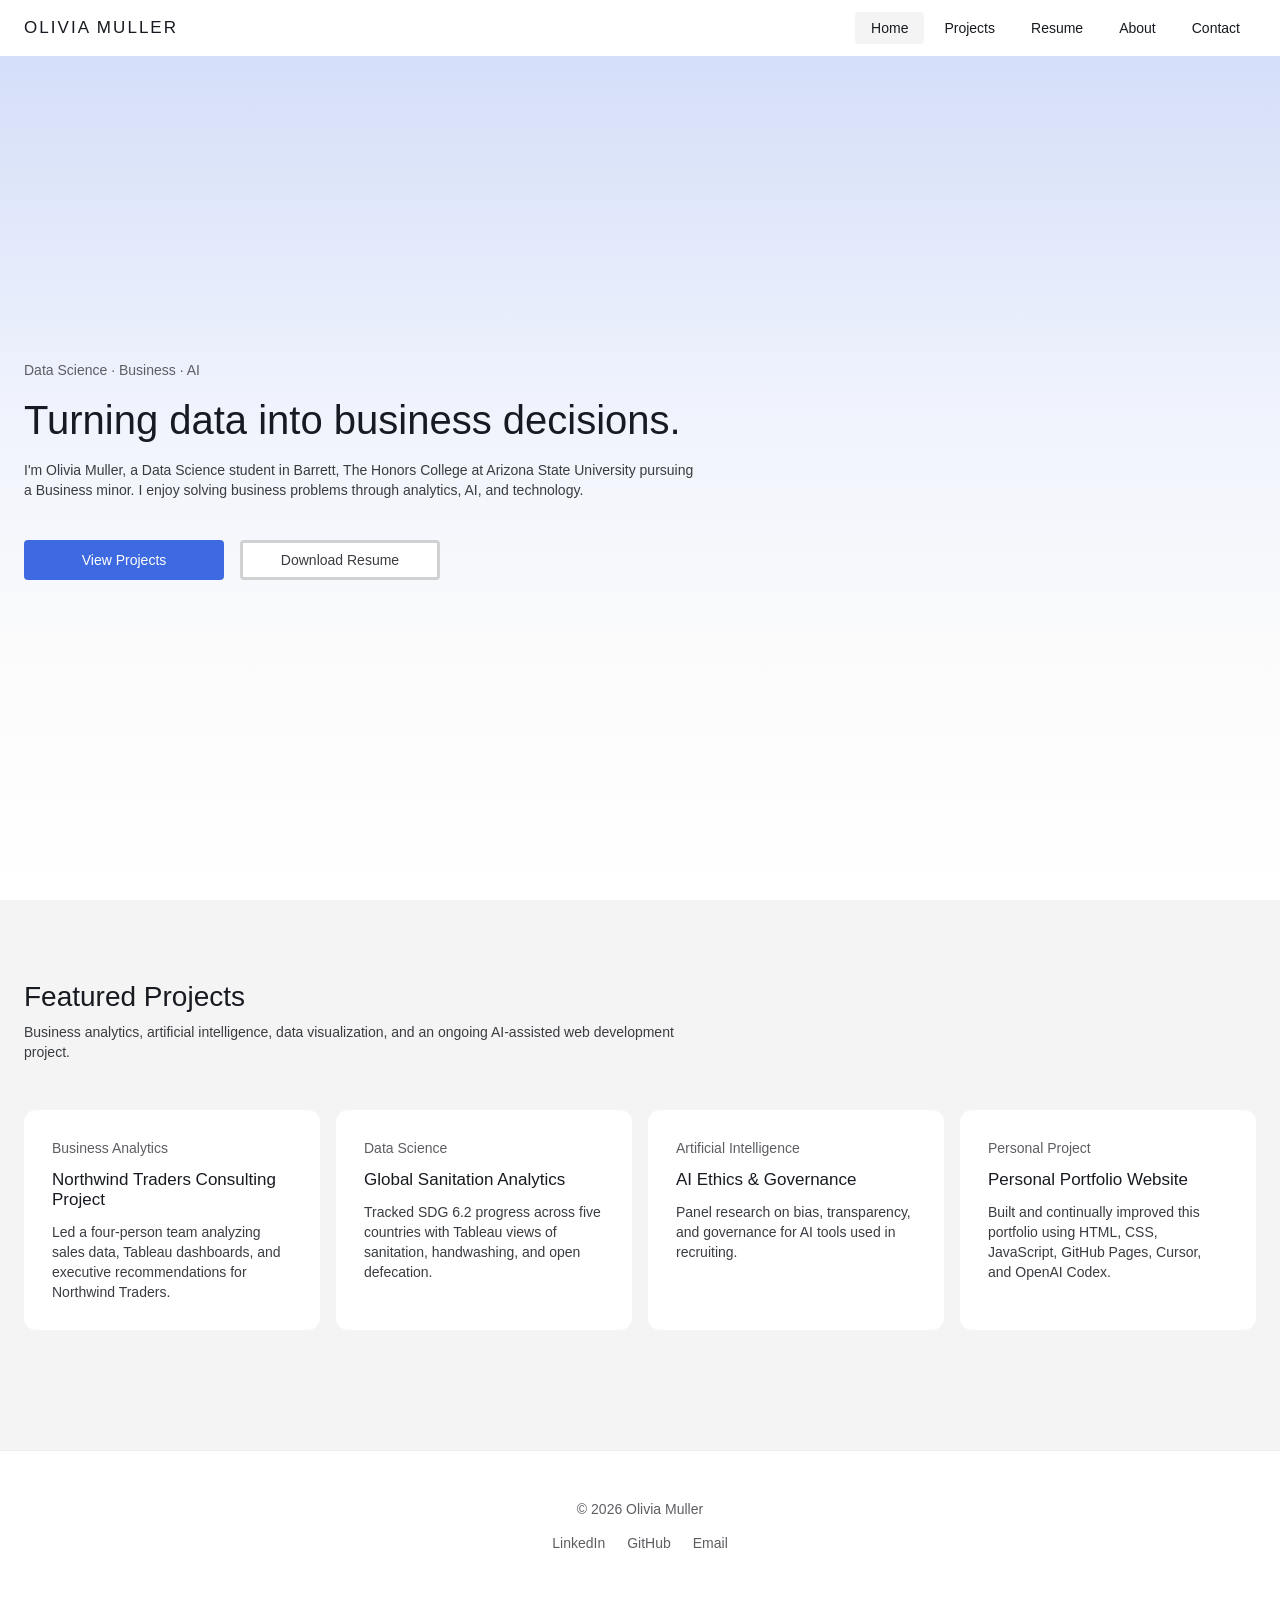
==== commit f12b5368: "Add portfolio website case study" ====
--- a/index.html
+++ b/index.html
@@ -66,7 +66,7 @@
         <h2>Featured Projects</h2>
 
         <p class="section-subtitle">
-            Business analytics, artificial intelligence, and data visualization projects completed at Arizona State University.
+            Business analytics, artificial intelligence, data visualization, and an ongoing AI-assisted web development project.
         </p>
 
         <div class="project-grid">
@@ -113,6 +113,20 @@
 
             </a>
 
+            <a class="featured-card" href="portfolio-website.html">
+
+                <div class="project-top">
+                    <span class="project-label">Personal Project</span>
+                </div>
+
+                <h3>Personal Portfolio Website</h3>
+
+                <p>
+                    Built and continually improved this portfolio using HTML, CSS, JavaScript, GitHub Pages, Cursor, and OpenAI Codex.
+                </p>
+
+            </a>
+
         </div>
 
     </div>
--- a/css/styles.css
+++ b/css/styles.css
@@ -359,7 +359,7 @@
 
 .project-grid {
   display: grid;
-  grid-template-columns: repeat(3, 1fr);
+  grid-template-columns: repeat(4, 1fr);
   gap: 16px;
 }
 
@@ -583,6 +583,221 @@
   margin: 0;
 }
 
+/* Portfolio website case study */
+
+.website-page-header {
+  padding-bottom: 64px;
+  background: var(--ombre-blue);
+}
+
+.website-header-actions,
+.case-study-links {
+  display: flex;
+  flex-wrap: wrap;
+  gap: 16px;
+  margin-top: 24px;
+}
+
+.website-case-study {
+  max-width: 1100px;
+  padding-top: 48px;
+}
+
+.website-overview {
+  display: grid;
+  grid-template-columns: minmax(0, 1.55fr) minmax(280px, 0.75fr);
+  gap: 64px;
+  align-items: start;
+  margin-bottom: 64px;
+}
+
+.website-overview h2,
+.website-showcase h2,
+.website-process h2,
+.website-tools h2,
+.website-learning h2,
+.website-next h2 {
+  margin: 0 0 16px;
+}
+
+.website-facts {
+  padding: 8px 28px;
+  border-radius: 12px;
+  background: var(--light-ash);
+}
+
+.website-facts dl {
+  margin: 0;
+}
+
+.website-facts dl > div {
+  display: grid;
+  grid-template-columns: 80px 1fr;
+  gap: 16px;
+  padding: 18px 0;
+}
+
+.website-facts dl > div + div {
+  border-top: 1px solid var(--pale-silver);
+}
+
+.website-facts dt,
+.website-facts dd {
+  margin: 0;
+  font-size: 14px;
+  line-height: 20px;
+}
+
+.website-facts dt {
+  color: var(--pewter);
+}
+
+.website-facts dd {
+  color: var(--carbon-dark);
+  font-weight: 500;
+}
+
+.website-showcase,
+.website-process,
+.website-tools,
+.website-learning,
+.website-next {
+  margin-bottom: 72px;
+}
+
+.website-showcase-grid {
+  display: grid;
+  grid-template-columns: repeat(3, 1fr);
+  gap: 16px;
+  margin-top: 28px;
+}
+
+.website-showcase-grid a {
+  display: block;
+  min-height: 210px;
+  padding: 28px;
+  border-radius: 12px;
+  color: var(--graphite);
+  background: var(--light-ash);
+  text-decoration: none;
+}
+
+.website-showcase-grid a:hover {
+  color: var(--graphite);
+  background: var(--cloud-gray);
+}
+
+.website-showcase-grid span,
+.website-showcase-grid strong {
+  display: block;
+}
+
+.website-showcase-grid span {
+  margin-bottom: 24px;
+  color: var(--electric-blue);
+  font-size: 14px;
+  font-weight: 500;
+}
+
+.website-showcase-grid strong {
+  margin-bottom: 10px;
+  color: var(--carbon-dark);
+  font-size: 17px;
+  line-height: 22px;
+}
+
+.website-showcase-grid p {
+  margin: 0;
+}
+
+.website-process-list {
+  margin: 32px 0 0;
+  padding: 0;
+  list-style: none;
+  border-top: 1px solid var(--pale-silver);
+}
+
+.website-process-list li {
+  display: grid;
+  grid-template-columns: 56px 1fr;
+  gap: 24px;
+  margin: 0;
+  padding: 28px 0;
+  border-bottom: 1px solid var(--pale-silver);
+}
+
+.website-process-list li > span {
+  color: var(--electric-blue);
+  font-family: var(--font-display);
+  font-size: 17px;
+  font-weight: 500;
+}
+
+.website-process-list h3 {
+  margin: 0 0 8px;
+  font-size: 17px;
+  line-height: 22px;
+}
+
+.website-process-list p {
+  max-width: 780px;
+  margin: 0;
+}
+
+.website-tools-grid {
+  display: grid;
+  grid-template-columns: repeat(4, 1fr);
+  gap: 16px;
+  margin-top: 28px;
+}
+
+.website-tools-grid > div {
+  padding: 28px;
+  border-radius: 12px;
+  background: var(--ombre-blue-card);
+}
+
+.website-tools-grid h3 {
+  margin: 0 0 10px;
+  font-size: 17px;
+  line-height: 22px;
+}
+
+.website-tools-grid p {
+  margin: 0;
+}
+
+.website-learning {
+  display: grid;
+  grid-template-columns: minmax(0, 1.25fr) minmax(320px, 0.75fr);
+  gap: 48px;
+  align-items: center;
+  padding: 40px;
+  border-radius: 12px;
+  background: var(--light-ash);
+}
+
+.website-learning blockquote {
+  margin: 0;
+  padding: 32px;
+  border-left: 3px solid var(--electric-blue);
+  color: var(--carbon-dark);
+  font-family: var(--font-display);
+  font-size: clamp(22px, 3vw, 30px);
+  line-height: 1.25;
+  background: var(--pure-white);
+}
+
+.website-next {
+  padding: 40px;
+  border-radius: 12px;
+  background: var(--ombre-blue-card);
+}
+
+.website-next .case-prose {
+  max-width: 760px;
+}
+
 /* ——— About ——— */
 
 .about-section {
@@ -792,6 +1007,10 @@
   .project-grid {
     grid-template-columns: repeat(2, 1fr);
   }
+
+  .website-tools-grid {
+    grid-template-columns: repeat(2, 1fr);
+  }
 }
 
 @media (max-width: 768px) {
@@ -868,4 +1087,51 @@
   .featured-projects {
     padding: 64px 0 80px;
   }
-}
+
+  .website-page-header {
+    padding-bottom: 48px;
+  }
+
+  .website-header-actions,
+  .case-study-links {
+    flex-direction: column;
+  }
+
+  .website-header-actions .button,
+  .case-study-links .button {
+    width: 100%;
+  }
+
+  .website-case-study {
+    padding-top: 32px;
+  }
+
+  .website-overview,
+  .website-learning {
+    grid-template-columns: 1fr;
+    gap: 28px;
+  }
+
+  .website-showcase-grid,
+  .website-tools-grid {
+    grid-template-columns: 1fr;
+  }
+
+  .website-showcase-grid a {
+    min-height: 0;
+  }
+
+  .website-process-list li {
+    grid-template-columns: 40px 1fr;
+    gap: 12px;
+  }
+
+  .website-learning,
+  .website-next {
+    padding: 28px 20px;
+  }
+
+  .website-learning blockquote {
+    padding: 24px 20px;
+  }
+}
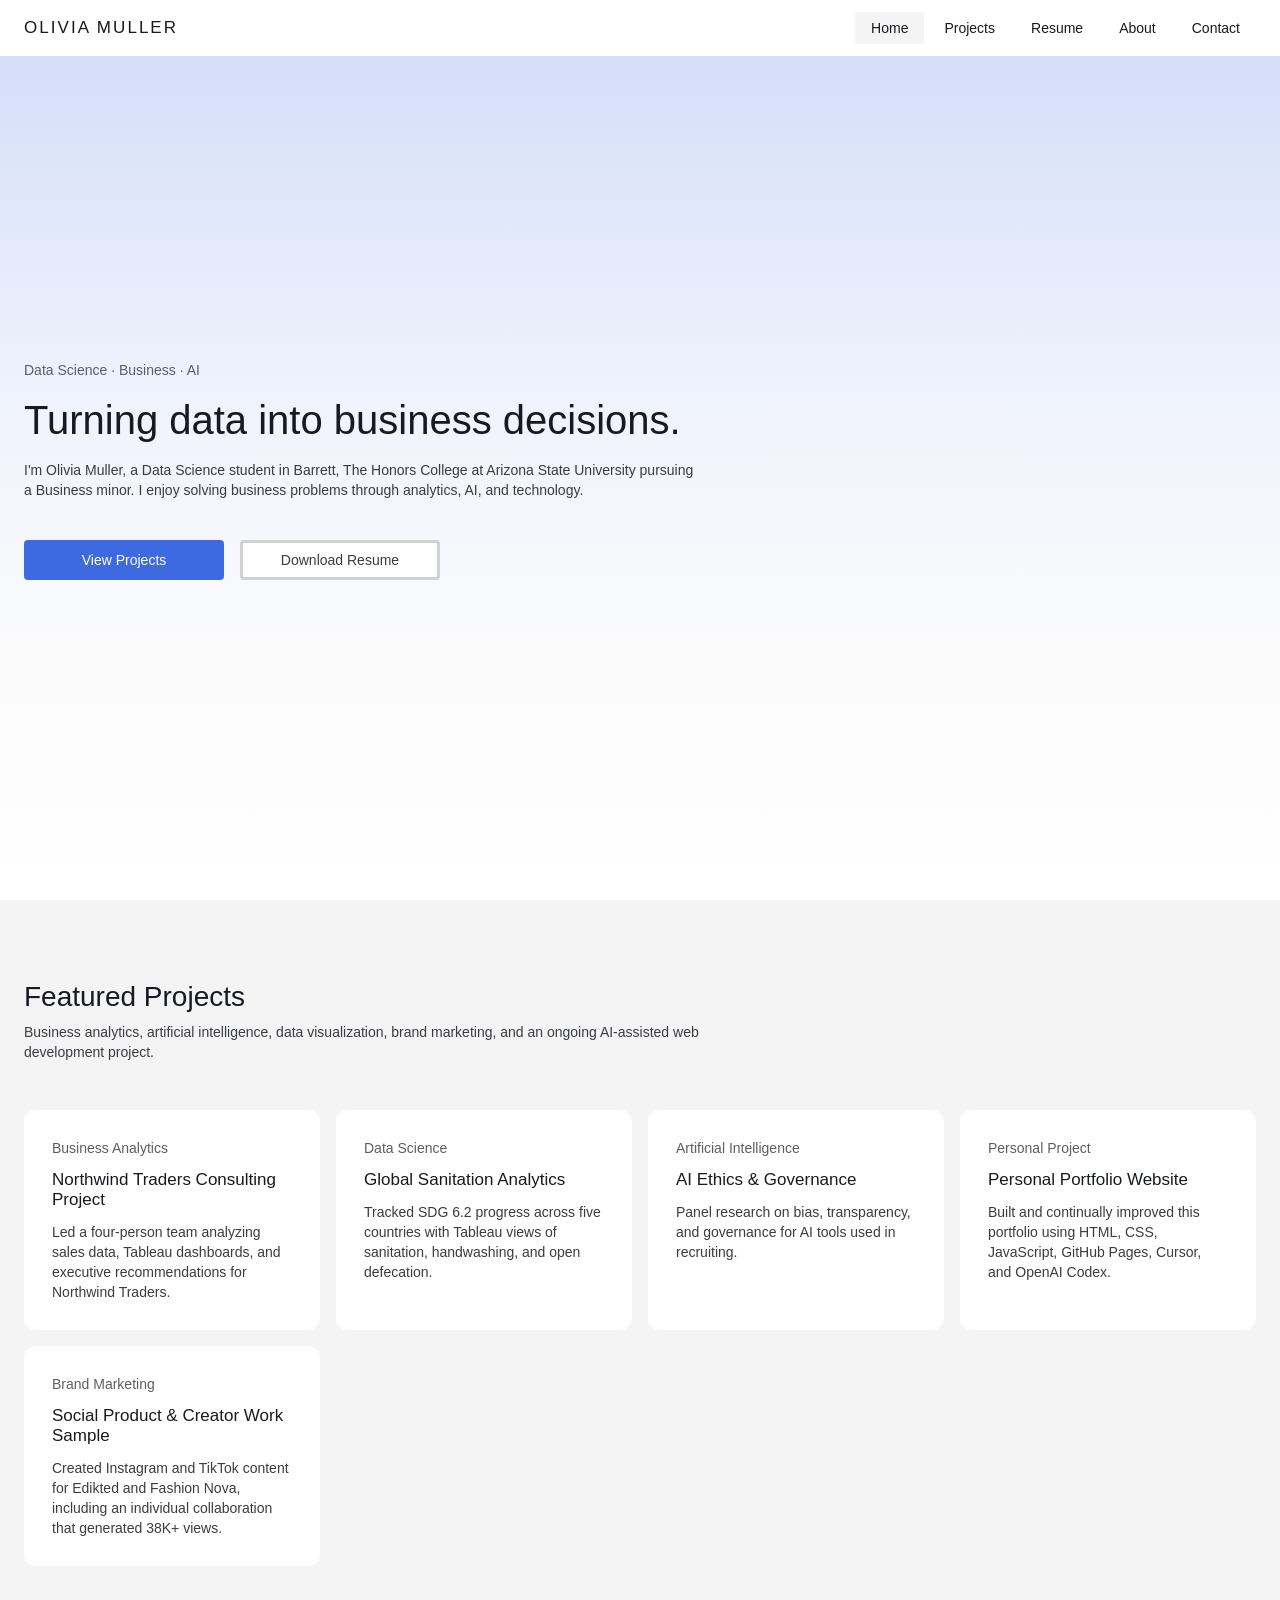
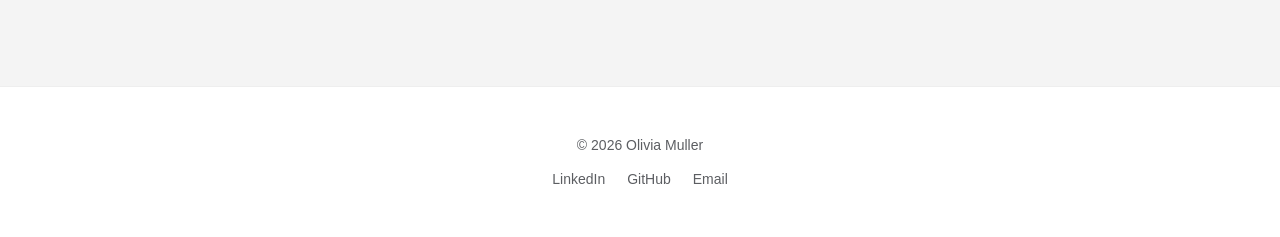
==== commit cb1b7ed3: "Add social creator work sample" ====
--- a/index.html
+++ b/index.html
@@ -66,7 +66,7 @@
         <h2>Featured Projects</h2>
 
         <p class="section-subtitle">
-            Business analytics, artificial intelligence, data visualization, and an ongoing AI-assisted web development project.
+            Business analytics, artificial intelligence, data visualization, brand marketing, and an ongoing AI-assisted web development project.
         </p>
 
         <div class="project-grid">
@@ -127,6 +127,20 @@
 
             </a>
 
+            <a class="featured-card" href="social-creator-work.html">
+
+                <div class="project-top">
+                    <span class="project-label">Brand Marketing</span>
+                </div>
+
+                <h3>Social Product &amp; Creator Work Sample</h3>
+
+                <p>
+                    Created Instagram and TikTok content for Edikted and Fashion Nova, including an individual collaboration that generated 38K+ views.
+                </p>
+
+            </a>
+
         </div>
 
     </div>
--- a/css/styles.css
+++ b/css/styles.css
@@ -798,6 +798,223 @@
   max-width: 760px;
 }
 
+/* Creator work sample */
+
+.creator-page-header {
+  background: var(--ombre-blue);
+  padding-bottom: 64px;
+}
+
+.creator-page-header p:last-child {
+  margin-bottom: 0;
+}
+
+.creator-case-study {
+  max-width: 1100px;
+  padding-top: 24px;
+}
+
+.creator-overview {
+  display: grid;
+  grid-template-columns: minmax(0, 1.55fr) minmax(260px, 0.75fr);
+  gap: 64px;
+  align-items: start;
+  margin: 24px 0 48px;
+}
+
+.creator-overview h2,
+.creator-detail-card h2,
+.creator-learning h2 {
+  margin: 0 0 14px;
+}
+
+.campaign-facts {
+  padding: 8px 28px;
+  border-radius: 12px;
+  background: var(--light-ash);
+}
+
+.campaign-facts dl {
+  margin: 0;
+}
+
+.campaign-facts dl > div {
+  display: grid;
+  grid-template-columns: 88px 1fr;
+  gap: 16px;
+  padding: 18px 0;
+}
+
+.campaign-facts dl > div + div {
+  border-top: 1px solid var(--pale-silver);
+}
+
+.campaign-facts dt,
+.campaign-facts dd {
+  margin: 0;
+  font-size: 14px;
+  line-height: 20px;
+}
+
+.campaign-facts dt {
+  color: var(--pewter);
+}
+
+.campaign-facts dd {
+  color: var(--carbon-dark);
+  font-weight: 500;
+}
+
+.campaign-figure {
+  margin: 0 0 64px;
+}
+
+.campaign-media {
+  position: relative;
+  aspect-ratio: 16 / 9;
+  overflow: hidden;
+  border-radius: 12px;
+  background: var(--light-ash);
+  box-shadow: inset 0 0 0 1px var(--cloud-gray);
+}
+
+.campaign-image {
+  width: 100%;
+  height: 100%;
+  object-fit: cover;
+}
+
+.campaign-placeholder {
+  position: absolute;
+  inset: 0;
+  display: flex;
+  flex-direction: column;
+  align-items: center;
+  justify-content: center;
+  gap: 10px;
+  padding: 32px;
+  text-align: center;
+  color: var(--graphite);
+  background:
+    radial-gradient(circle at 24% 30%, rgba(62, 106, 225, 0.25), transparent 28%),
+    radial-gradient(circle at 76% 72%, rgba(62, 106, 225, 0.16), transparent 30%),
+    var(--light-ash);
+}
+
+.campaign-placeholder[hidden] {
+  display: none;
+}
+
+.campaign-placeholder strong {
+  font-family: var(--font-display);
+  font-size: clamp(26px, 5vw, 52px);
+  font-weight: 500;
+  line-height: 1.1;
+  color: var(--carbon-dark);
+}
+
+.campaign-placeholder-label {
+  color: var(--electric-blue);
+  font-size: 14px;
+  font-weight: 500;
+  letter-spacing: 0.08em;
+  text-transform: uppercase;
+}
+
+.campaign-results {
+  display: grid;
+  grid-template-columns: minmax(0, 1.1fr) minmax(360px, 0.9fr);
+  gap: 48px;
+  align-items: center;
+  margin: 0 0 64px;
+  padding: 40px;
+  border-radius: 12px;
+  color: var(--pure-white);
+  background: var(--carbon-dark);
+}
+
+.campaign-results .section-label {
+  color: var(--pale-silver);
+}
+
+.campaign-results h2 {
+  margin: 0 0 12px;
+  color: var(--pure-white);
+}
+
+.campaign-results p {
+  max-width: 520px;
+  margin: 0;
+  color: var(--pale-silver);
+}
+
+.campaign-metrics {
+  display: grid;
+  grid-template-columns: repeat(2, 1fr);
+  gap: 12px;
+}
+
+.campaign-metric {
+  padding: 24px;
+  border: 1px solid rgba(255, 255, 255, 0.2);
+  border-radius: 8px;
+}
+
+.campaign-metric strong,
+.campaign-metric span {
+  display: block;
+}
+
+.campaign-metric strong {
+  margin-bottom: 8px;
+  font-family: var(--font-display);
+  font-size: clamp(30px, 4vw, 44px);
+  font-weight: 500;
+  line-height: 1;
+  color: var(--pure-white);
+}
+
+.campaign-metric span {
+  color: var(--pale-silver);
+  font-size: 14px;
+  line-height: 20px;
+}
+
+.creator-detail-grid {
+  display: grid;
+  grid-template-columns: repeat(2, 1fr);
+  gap: 16px;
+  margin-bottom: 64px;
+}
+
+.creator-detail-card {
+  padding: 32px;
+  border-radius: 12px;
+  background: var(--light-ash);
+}
+
+.creator-detail-card ul {
+  margin-bottom: 0;
+}
+
+.creator-learning {
+  margin-bottom: 48px;
+  padding: 40px;
+  border-radius: 12px;
+  background: var(--ombre-blue-card);
+}
+
+.creator-learning .case-prose {
+  max-width: 820px;
+  margin-bottom: 0;
+}
+
+.case-study-links {
+  display: flex;
+  flex-wrap: wrap;
+  gap: 16px;
+}
+
 /* ——— About ——— */
 
 .about-section {
@@ -1134,4 +1351,46 @@
   .website-learning blockquote {
     padding: 24px 20px;
   }
-}
+
+  .creator-page-header {
+    padding-bottom: 48px;
+  }
+
+  .creator-overview,
+  .campaign-results,
+  .creator-detail-grid {
+    grid-template-columns: 1fr;
+  }
+
+  .creator-overview {
+    gap: 28px;
+  }
+
+  .campaign-results {
+    gap: 28px;
+    padding: 28px 20px;
+  }
+
+  .campaign-metrics {
+    grid-template-columns: 1fr 1fr;
+  }
+
+  .campaign-metric {
+    padding: 20px 16px;
+  }
+
+  .creator-detail-card,
+  .creator-learning {
+    padding: 28px 20px;
+  }
+
+  .case-study-links {
+    flex-direction: column;
+  }
+}
+
+@media (max-width: 420px) {
+  .campaign-metrics {
+    grid-template-columns: 1fr;
+  }
+}
